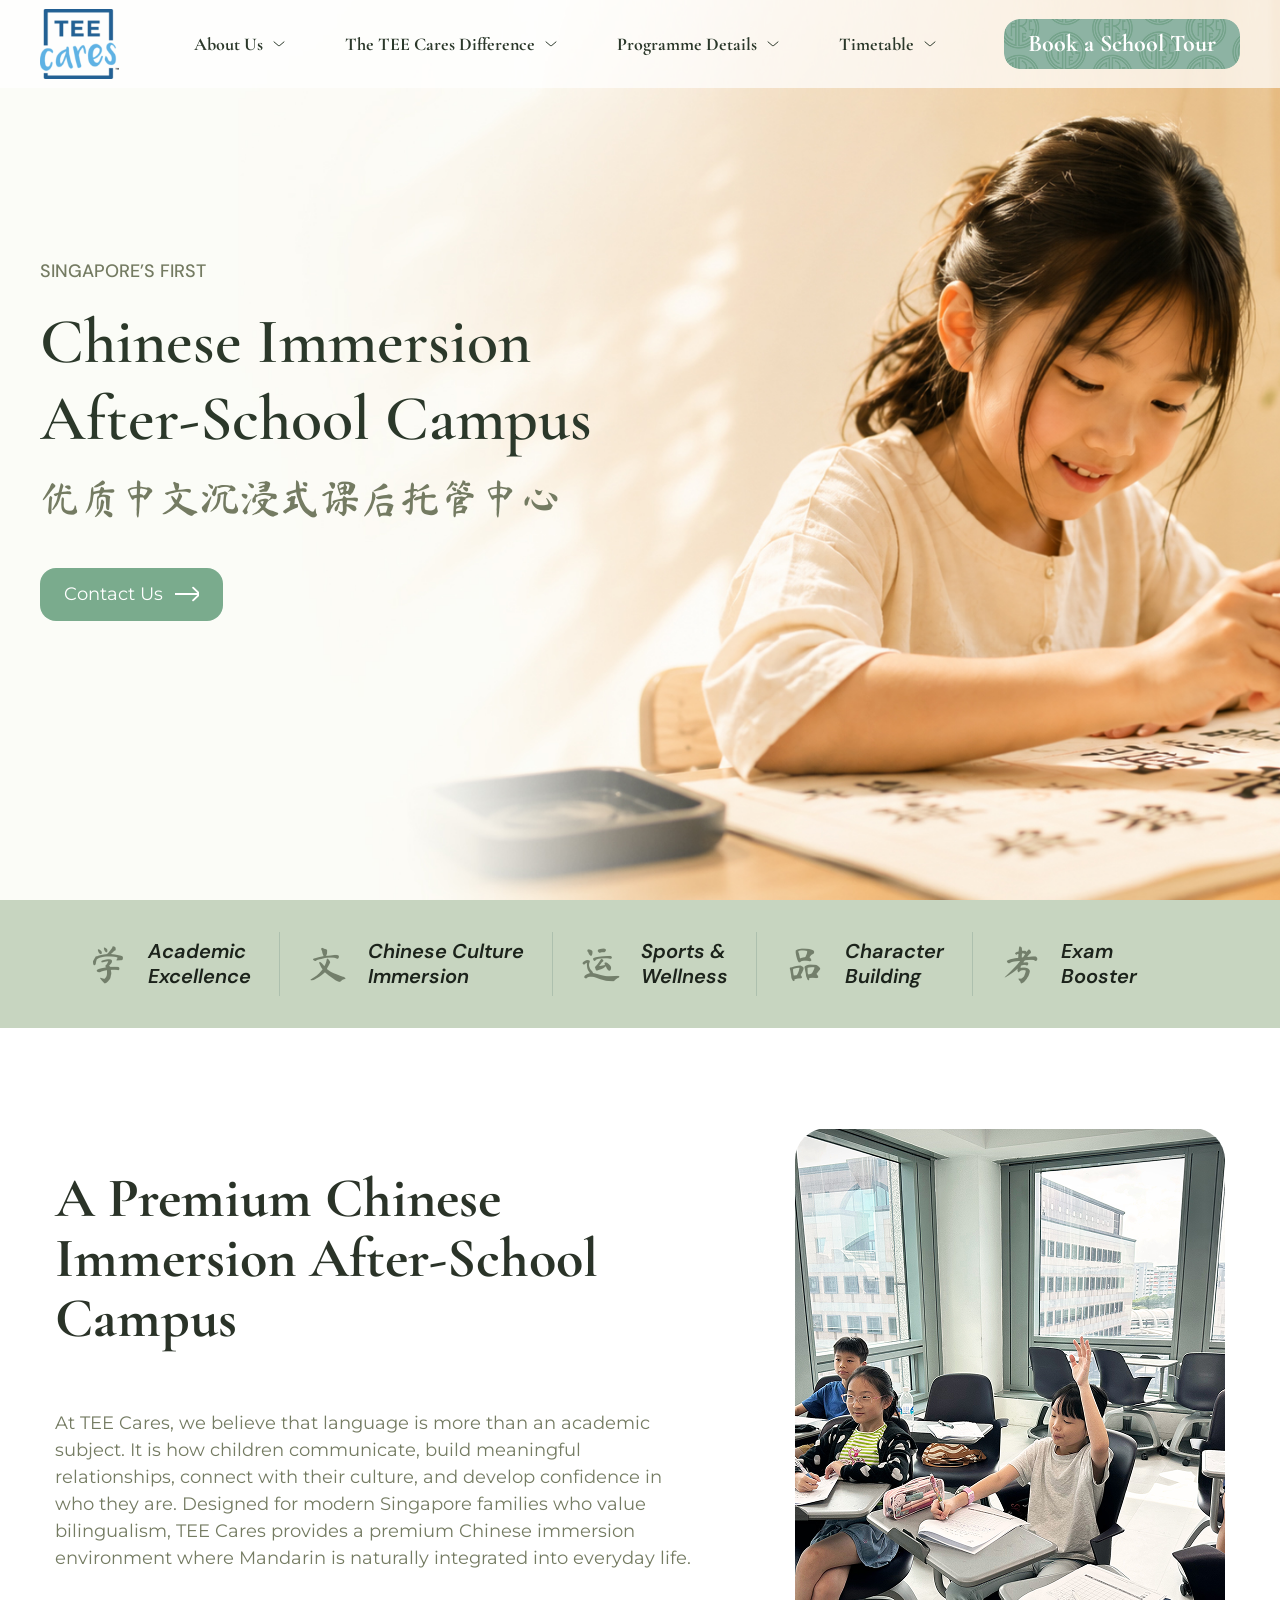
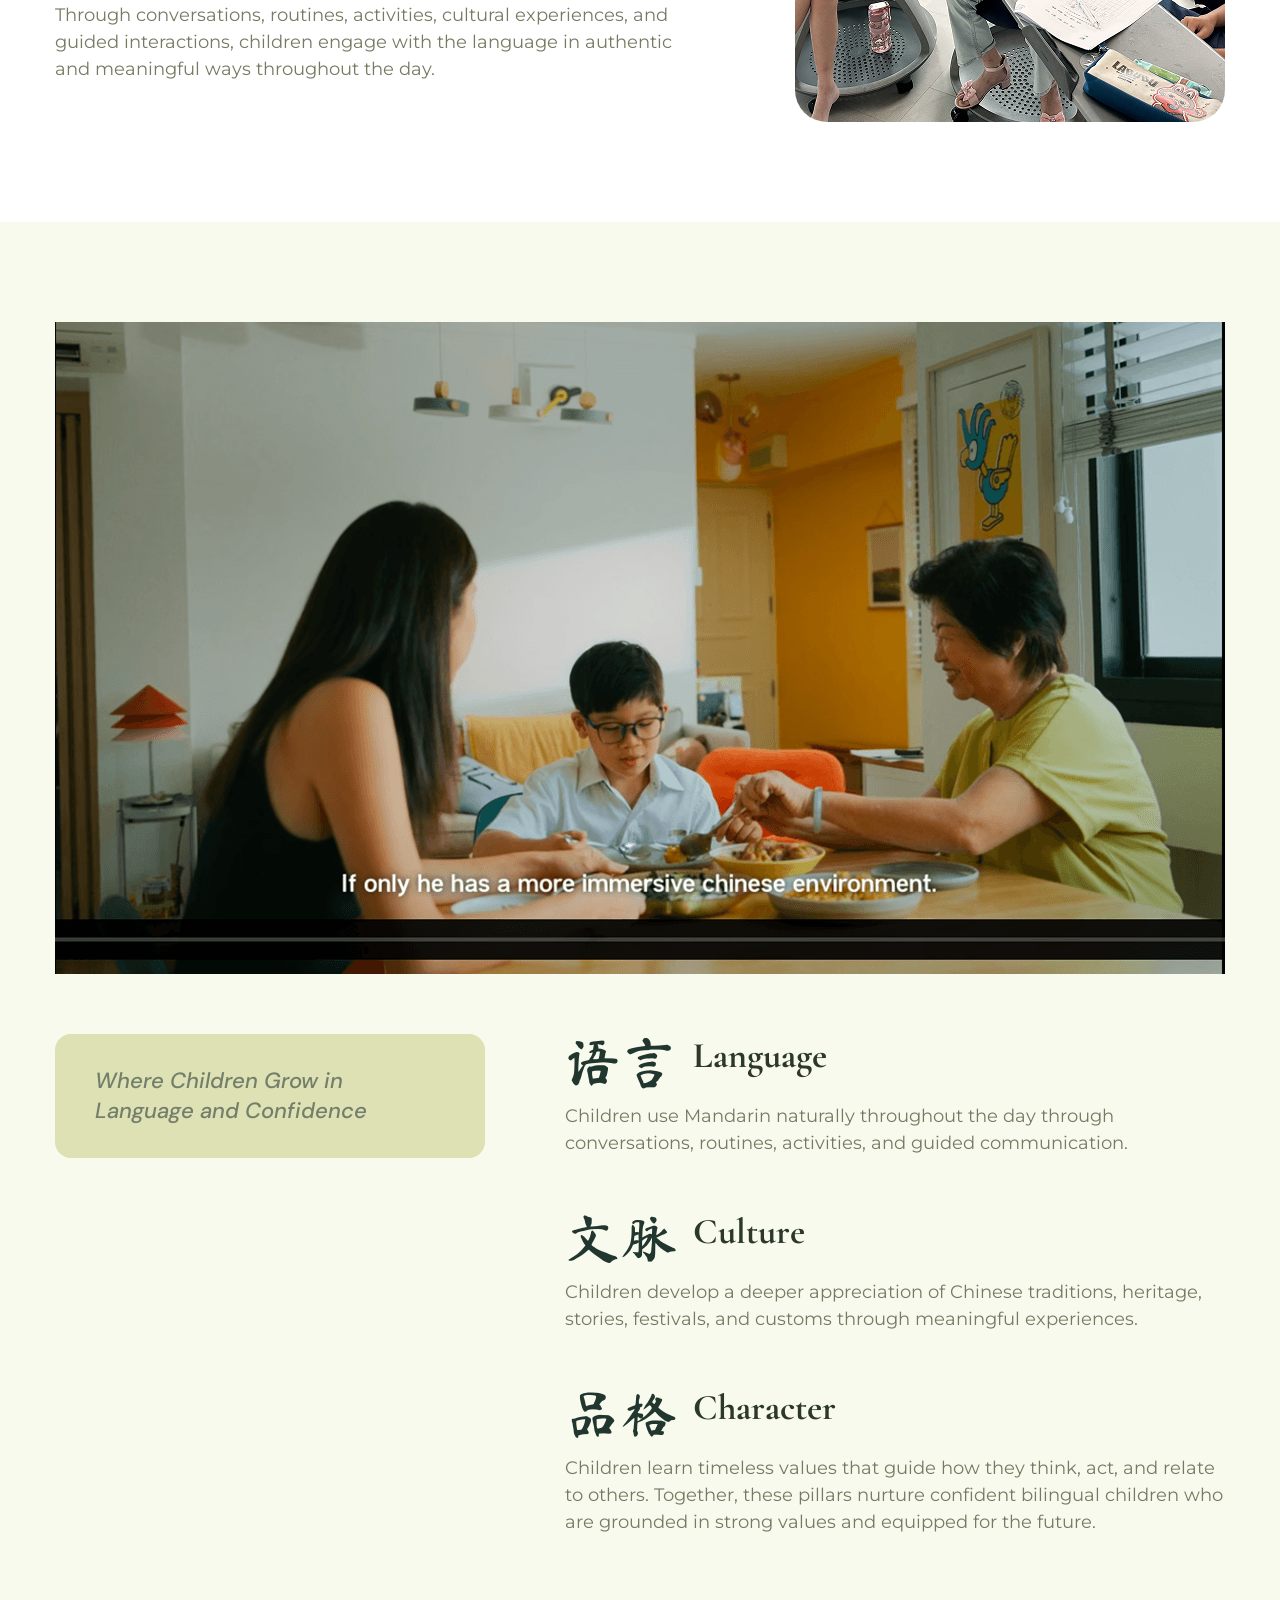
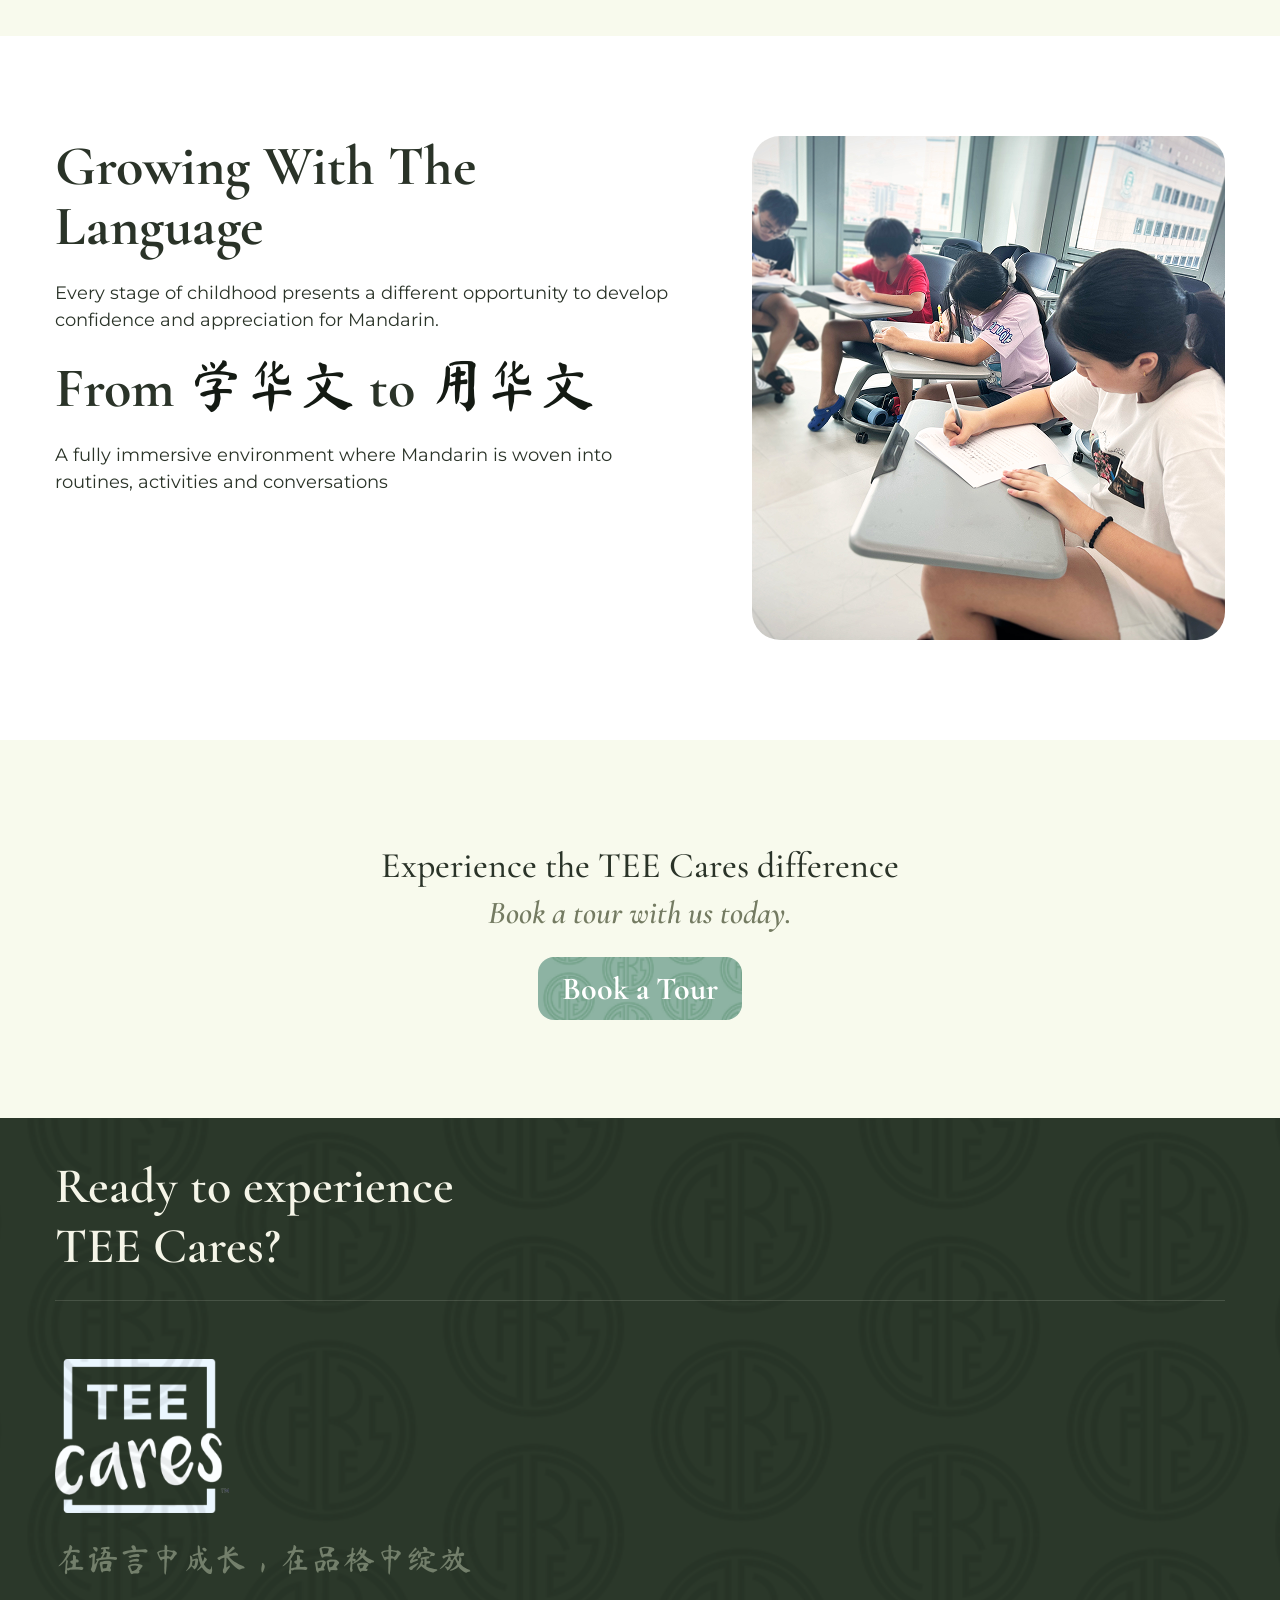
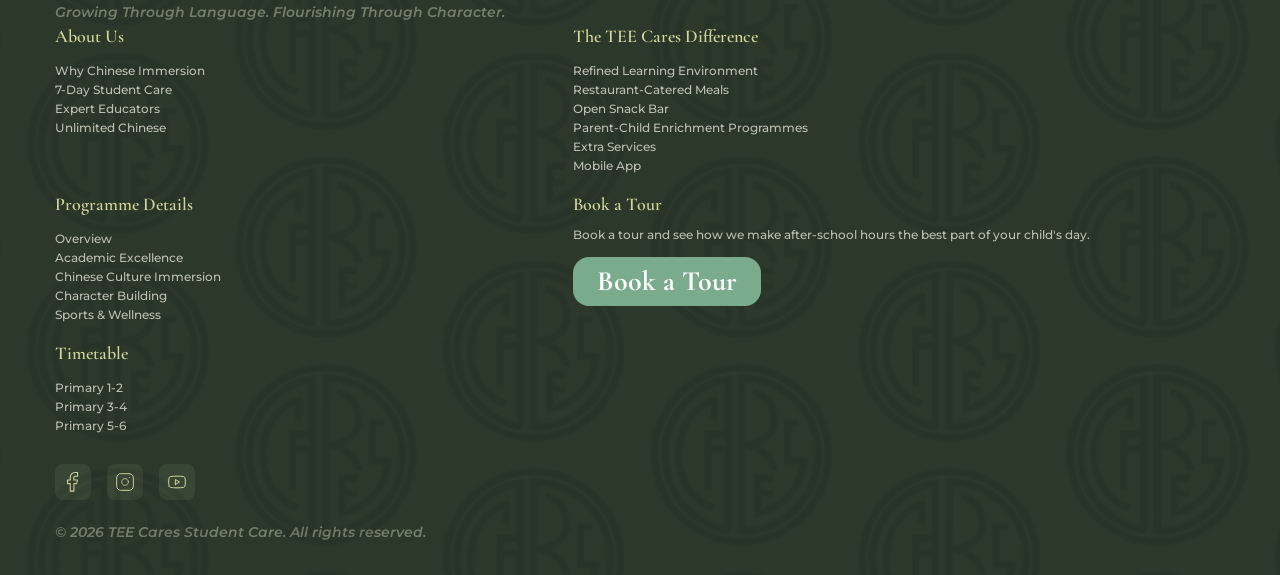
==== index.html @ e0853cc8 "refactor(header): change header structure according to Wordpress's menu nav" ====
<!doctype html>
<html lang="en">

<head>
	<meta charset="UTF-8" />
	<meta name="viewport" content="width=device-width, initial-scale=1.0" />
	<title>TeeCares</title>
	<link rel="stylesheet" href="./assets/css/main.css" />
	<link rel="stylesheet" href="https://cdn.jsdelivr.net/npm/swiper@8/swiper-bundle.min.css">
	<link rel="stylesheet" href="https://cdn.jsdelivr.net/npm/aos@2.3.4/dist/aos.css">
	<link rel="preconnect" href="https://fonts.googleapis.com">
	<link rel="preconnect" href="https://fonts.gstatic.com" crossorigin>
	<link
		href="https://fonts.googleapis.com/css2?family=Cormorant+Garamond:wght@300;400;500;600;700&family=DM+Sans:wght@100..1000&family=Ma+Shan+Zheng&family=Montserrat:wght@100..900&display=swap"
		rel="stylesheet">
</head>

<body>
	<!-- Header -->
	<header id="masthead" class="site-header">
		<div class="container container--1200">
			<div class="main-navigation">
				<div class="header">
					<div class="header__container">
						<h1 class="header__logo">
							<a href="./index.html">
								<img class="img-full" src="./assets/img/logo.svg" alt="TEE Cares logo">
							</a>
						</h1>

						<nav class="header__nav js-nav">
							<ul>

								<li class="menu-item menu-item-has-children">

									<a href="#">
										About Us
									</a>

									<ul class="sub-menu">

										<li class="menu-item">
											<a href="#">
												Primary 1-2
											</a>
										</li>

										<li class="menu-item">
											<a href="#">
												Primary 3-4
											</a>
										</li>

										<li class="menu-item">
											<a href="#">
												Primary 5-6
											</a>
										</li>

									</ul>

								</li>

								<li class="menu-item menu-item-has-children">

									<a href="#">
										The TEE Cares Difference
									</a>

									<ul class="sub-menu">

										<li class="menu-item">
											<a href="#">
												Primary 1-2
											</a>
										</li>

										<li class="menu-item">
											<a href="#">
												Primary 3-4
											</a>
										</li>

										<li class="menu-item">
											<a href="#">
												Primary 5-6
											</a>
										</li>

									</ul>

								</li>

								<li class="menu-item menu-item-has-children">

									<a href="#">
										Programme Details
									</a>

									<ul class="sub-menu">

										<li class="menu-item">
											<a href="#">
												Primary 1-2
											</a>
										</li>

										<li class="menu-item">
											<a href="#">
												Primary 3-4
											</a>
										</li>

										<li class="menu-item">
											<a href="#">
												Primary 5-6
											</a>
										</li>

									</ul>

								</li>

								<li class="menu-item menu-item-has-children">

									<a href="#">
										Timetable
									</a>

									<ul class="sub-menu">

										<li class="menu-item">
											<a href="#">
												Primary 1-2
											</a>
										</li>

										<li class="menu-item">
											<a href="#">
												Primary 3-4
											</a>
										</li>

										<li class="menu-item">
											<a href="#">
												Primary 5-6
											</a>
										</li>

									</ul>

								</li>

							</ul>

							<div class="header__cta sp-only">
								<a href="#" class="btn btn-primary">
									Book a School Tour
								</a>
							</div>
						</nav>

						<!-- CTA -->
						<div class="header__actions">
							<a href="#" class="btn btn-primary">
								Book a School Tour
							</a>
						</div>

						<div class="header__toggle sp-only js-menu-toggle">
							<span></span>
							<span></span>
							<span></span>
						</div>
					</div>
				</div>
			</div>
		</div>
		<div class="header-overlay js-header-overlay"></div>
	</header>

	<!-- Main content -->
	<main>
		<section class="mv">
			<div class="mv__img">
				<img class="img-full" src="./assets/img/mv.jpg" alt="Chinese Immersion After-School Campus" />
			</div>
			<div class="mv__introduce container">
				<p class="mv__first font-dms" data-aos="fade-up" data-aos-delay="200">
					SINGAPORE’S FIRST
				</p>
				<h2 class="mv__title" data-aos="fade-up" data-aos-delay="400">
					Chinese Immersion After-School Campus
				</h2>
				<h3 class="mv__subtitle" data-aos="fade-up" data-aos-delay="600">
					优质中文沉浸式课后托管中心
				</h3>
				<div class="mv__contact" data-aos="fade-up" data-aos-delay="800">
					<a href="#" class="mv__button">
						<span class="mv__button-text">Contact Us</span>

						<span class="mv__button-icon">
							<img class="img-full" src="./assets/img/icons/arrow-right.svg" alt="Arrow right icon">
						</span>
					</a>
				</div>
			</div>
		</section>

		<section class="areas">
			<div class="container">
				<div class="swiper">
					<div class="swiper-wrapper">
						<div class="swiper-slide">
							<div class="areas__sign">学</div>
							<div class="areas__area-name font-dms">Academic<br>Excellence</div>
						</div>

						<div class="swiper-slide">
							<div class="areas__sign">文</div>
							<div class="areas__area-name font-dms">
								Chinese Culture<br />Immersion
							</div>
						</div>

						<div class="swiper-slide">
							<div class="areas__sign">运</div>
							<div class="areas__area-name font-dms">
								Sports &amp;<br />Wellness
							</div>
						</div>

						<div class="swiper-slide">
							<div class="areas__sign">品</div>
							<div class="areas__area-name font-dms">
								Character<br />Building
							</div>
						</div>

						<div class="swiper-slide">
							<div class="areas__sign">考</div>
							<div class="areas__area-name font-dms">Exam<br />Booster</div>
						</div>
					</div>
				</div>
			</div>
		</section>

		<section class="immersion py-100">
			<div class="container">
				<div class="immersion__core">
					<article class="immersion__info">
						<h2 class="immersion__title paragraph-title" data-aos="fade-up" data-aos-delay="200">
							A Premium Chinese Immersion After-School Campus
						</h2>
						<p class="immersion__p1 paragraph-text" data-aos="fade-up" data-aos-delay="400">
							At TEE Cares, we believe that language is more than an academic
							subject. It is how children communicate, build meaningful
							relationships, connect with their culture, and develop confidence
							in who they are. Designed for modern Singapore families who value
							bilingualism, TEE Cares provides a premium Chinese immersion
							environment where Mandarin is naturally integrated into everyday
							life.
						</p>
						<p class="immersion__p2 paragraph-text" data-aos="fade-up" data-aos-delay="600">
							Through conversations, routines, activities, cultural experiences,
							and guided interactions, children engage with the language in
							authentic and meaningful ways throughout the day.
						</p>
					</article>
					<div class="immersion__img">
						<img class="img-full" src="./assets/img/campus.png"
							alt="A Premium Chinese Immersion After-School Campus" />
					</div>
				</div>
			</div>
		</section>

		<section class="value py-100">
			<div class="container">
				<div class="value__video">
					<img class="img-full" src="./assets/img/video1.png"
						alt="A Premium Chinese Immersion After-School Campus" />
				</div>
				<div class="value__info">
					<div class="value__grow">
						<div class="value__slogan font-dms" data-aos="fade-up" data-aos-delay="200">
							Where Children Grow in <br class="value__br" />Language and Confidence
						</div>
					</div>
					<article class="value__core">
						<div class="value__area">
							<h2 class="value__title" data-aos="fade-up" data-aos-delay="400">
								<span class="value__cn-title font-msz">语言</span>
								<span class="value__en-title font-cg">Language</span>
							</h2>
							<p class="value__reason paragraph-text" data-aos="fade-up" data-aos-delay="600">
								Children use Mandarin naturally throughout the day through
								conversations, routines, activities, and guided communication.
							</p>
						</div>
						<div class="value__area">
							<h2 class="value__title" data-aos="fade-up" data-aos-delay="800">
								<span class="value__cn-title font-msz">文脉</span>
								<span class="value__en-title font-cg">Culture</span>
							</h2>
							<p class="value__reason paragraph-text" data-aos="fade-up" data-aos-delay="1000">
								Children develop a deeper appreciation of Chinese traditions,
								heritage, stories, festivals, and customs through meaningful
								experiences.
							</p>
						</div>
						<div class="value__area">
							<h2 class="value__title" data-aos="fade-up" data-aos-delay="1200">
								<span class="value__cn-title font-msz">品格</span>
								<span class="value__en-title font-cg">Character</span>
							</h2>
							<p class="value__reason paragraph-text" data-aos="fade-up" data-aos-delay="1400">
								Children learn timeless values that guide how they think, act,
								and relate to others. Together, these pillars nurture confident
								bilingual children who are grounded in strong values and
								equipped for the future.
							</p>
						</div>
					</article>
				</div>
			</div>
		</section>

		<section class="growing py-100">
			<div class="container">
				<div class="growing__core">
					<article class="growing__info">
						<div class="growing__wrapper">
							<h2 class="growing__title paragraph-title" data-aos="fade-up" data-aos-delay="200">
								Growing With The Language
							</h2>
							<p class="growing__text paragraph-text" data-aos="fade-up" data-aos-delay="400">
								Every stage of childhood presents a different opportunity to
								develop confidence and appreciation for Mandarin.
							</p>
						</div>
						<div class="growing__wrapper">
							<h2 class="growing__title paragraph-title" data-aos="fade-up" data-aos-delay="600">
								From <span class="growing__cn-title font-msz">学华文</span> to
								<span class="growing__cn-title font-msz">用华文</span>
							</h2>
							<p class="growing__text paragraph-text" data-aos="fade-up" data-aos-delay="800">
								A fully immersive environment where Mandarin is woven into
								routines, activities and conversations
							</p>
						</div>
					</article>
					<div class="growing__img">
						<img class="img-full" src="./assets/img/grow.png" alt="Growing With The Language" />
					</div>
				</div>
			</div>
		</section>

		<section class="booking">
			<div class="container">
				<div class="booking__info">
					<h2 class="booking__slogan font-cg" data-aos="fade-up" data-aos-delay="200">
						Experience the TEE Cares difference
					</h2>
					<p class="booking__call font-cg" data-aos="fade-up" data-aos-delay="400">
						Book a tour with us today.
					</p>

					<div class="booking__btn" data-aos="fade-up" data-aos-delay="600">
						<a href="#" class="btn btn-primary btn--booking">
							Book a Tour
						</a>
					</div>
				</div>
			</div>
		</section>
	</main>

	<!-- Footer -->
	<footer id="colophon" class="site-footer">

		<div class="footer">
			<div class="footer__pattern"></div>
			<div class="container">
				<h2 class="footer__ready font-cg" data-aos="fade-up">Ready to experience<br>TEE Cares?</h2>

				<div class="footer__content">
					<div class="footer__brand">
						<a href="./index.html" class="footer__logo">
							<img class="img-full" src="./assets/img/logo-footer.svg" alt="Teecares Logo">
						</a>
						<h2 class="footer__cn-slogan font-msz" data-aos="fade-up">在语言中成长，在品格中绽放</h2>
						<h2 class="footer__en-slogan font-mont" data-aos="fade-up">Growing Through Language. Flourishing
							Through Character.
						</h2>
					</div>
					<div class="footer__info">
						<div class="footer__group footer__group--about" data-aos="fade-up">
							<h3 class="footer__title font-cg">About Us</h3>

							<ul class="footer__list">
								<li class="footer__item">
									<a class="footer__link font-mont" href="#">
										Why Chinese Immersion
									</a>
								</li>

								<li class="footer__item">
									<a class="footer__link font-mont" href="#">
										7-Day Student Care
									</a>
								</li>

								<li class="footer__item">
									<a class="footer__link font-mont" href="#">
										Expert Educators
									</a>
								</li>

								<li class="footer__item">
									<a class="footer__link font-mont" href="#">
										Unlimited Chinese
									</a>
								</li>
							</ul>
						</div>

						<div class="footer__group footer__group--difference" data-aos="fade-up">
							<h3 class="footer__title font-cg">The TEE Cares Difference</h3>

							<ul class="footer__list">
								<li class="footer__item">
									<a class="footer__link font-mont" href="#">
										Refined Learning Environment
									</a>
								</li>

								<li class="footer__item">
									<a class="footer__link font-mont" href="#">
										Restaurant-Catered Meals
									</a>
								</li>

								<li class="footer__item">
									<a class="footer__link font-mont" href="#">
										Open Snack Bar
									</a>
								</li>

								<li class="footer__item">
									<a class="footer__link font-mont" href="#">
										Parent-Child Enrichment Programmes
									</a>
								</li>

								<li class="footer__item">
									<a class="footer__link font-mont" href="#">
										Extra Services
									</a>
								</li>

								<li class="footer__item">
									<a class="footer__link font-mont" href="#">
										Mobile App
									</a>
								</li>
							</ul>
						</div>

						<div class="footer__group footer__group--programme" data-aos="fade-up">
							<h3 class="footer__title font-cg">Programme Details</h3>

							<ul class="footer__list">
								<li class="footer__item">
									<a class="footer__link font-mont" href="#">
										Overview
									</a>
								</li>

								<li class="footer__item">
									<a class="footer__link font-mont" href="#">
										Academic Excellence
									</a>
								</li>

								<li class="footer__item">
									<a class="footer__link font-mont" href="#">
										Chinese Culture Immersion
									</a>
								</li>

								<li class="footer__item">
									<a class="footer__link font-mont" href="#">
										Character Building
									</a>
								</li>

								<li class="footer__item">
									<a class="footer__link font-mont" href="#">
										Sports &amp; Wellness
									</a>
								</li>
							</ul>
						</div>

						<div class="footer__group footer__group--tour" data-aos="fade-up">
							<h3 class="footer__title font-cg">Book a Tour</h3>

							<p class="footer__text font-mont">
								Book a tour and see how we make after-school hours
								the best part of your child's day.
							</p>

							<div class="footer__button">
								<a href="#" class="btn btn-secondary btn--footer">
									Book a Tour
								</a>
							</div>
						</div>

						<div class="footer__group footer__group--timetable" data-aos="fade-up">
							<h3 class="footer__title font-cg">Timetable</h3>

							<ul class="footer__list">
								<li class="footer__item">
									<a class="footer__link font-mont" href="#">
										Primary 1-2
									</a>
								</li>

								<li class="footer__item">
									<a class="footer__link font-mont" href="#">
										Primary 3-4
									</a>
								</li>

								<li class="footer__item">
									<a class="footer__link font-mont" href="#">
										Primary 5-6
									</a>
								</li>
							</ul>
						</div>

					</div>
				</div>

				<div class="footer__contact">
					<p class="footer__copyright font-mont">© 2026 TEE Cares Student Care. All rights reserved.</p>
					<div class="footer__socials">
						<a href="#" class="footer__social flex-center">
							<div class="footer__social-icon">
								<img class="img-full" src="./assets/img/icons/fb.svg" alt="Facebook Icon">
							</div>
						</a>
						<a href="#" class="footer__social flex-center">
							<div class="footer__social-icon">
								<img class="img-full" src="./assets/img/icons/ins.svg" alt="Instagram Icon">
							</div>
						</a>
						<a href="#" class="footer__social flex-center">
							<div class="footer__social-icon">
								<img class="img-full" src="./assets/img/icons/youtube.svg" alt="Youtube Icon">
							</div>
						</a>
					</div>
				</div>
			</div>
		</div>

	</footer>

	<script type="module" src="./assets/js/main.js"></script>
	<script src="https://cdn.jsdelivr.net/npm/swiper@8/swiper-bundle.min.js"></script>
	<script src="https://cdn.jsdelivr.net/npm/aos@2.3.4/dist/aos.js"></script>
</body>

</html>
---- assets/css/main.css ----
@import url("./base/index.css");
@import url("./components/index.css");
@import url("./layouts/index.css");
@import url("./pages/index.css");
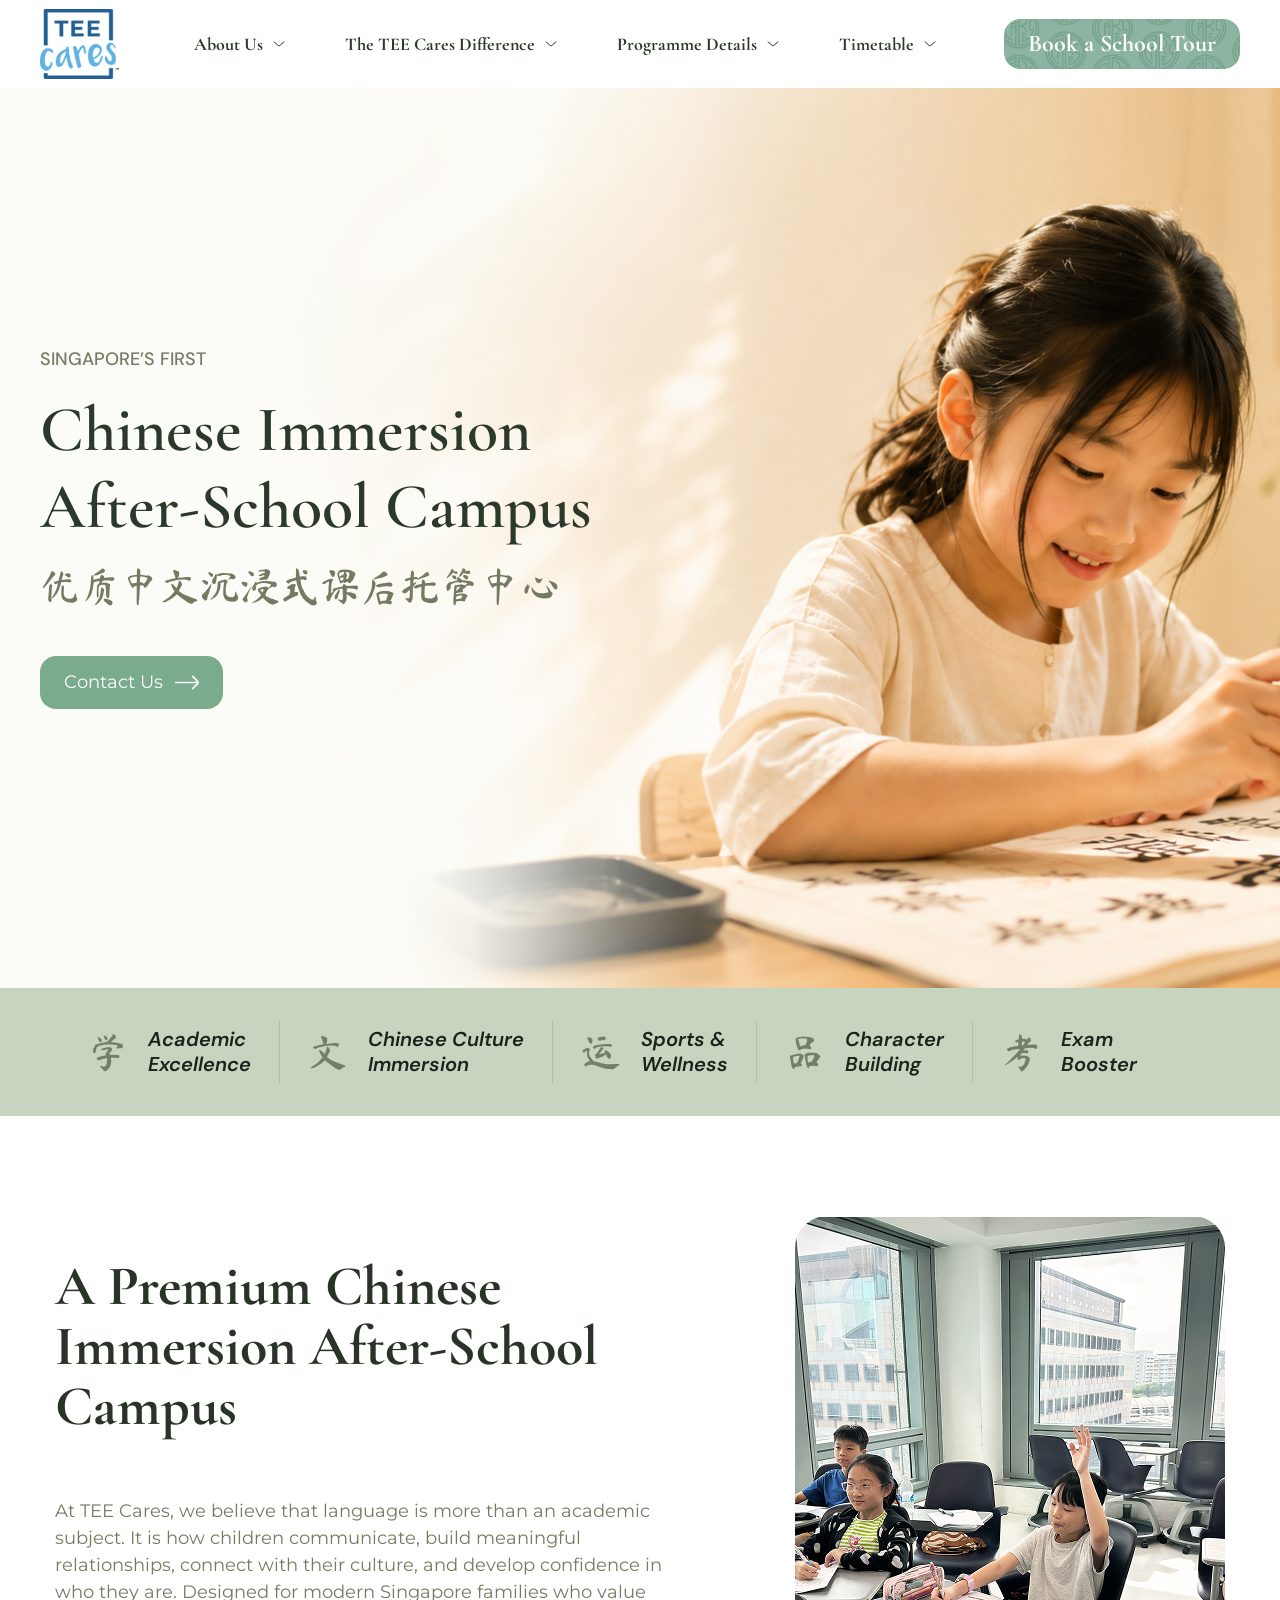
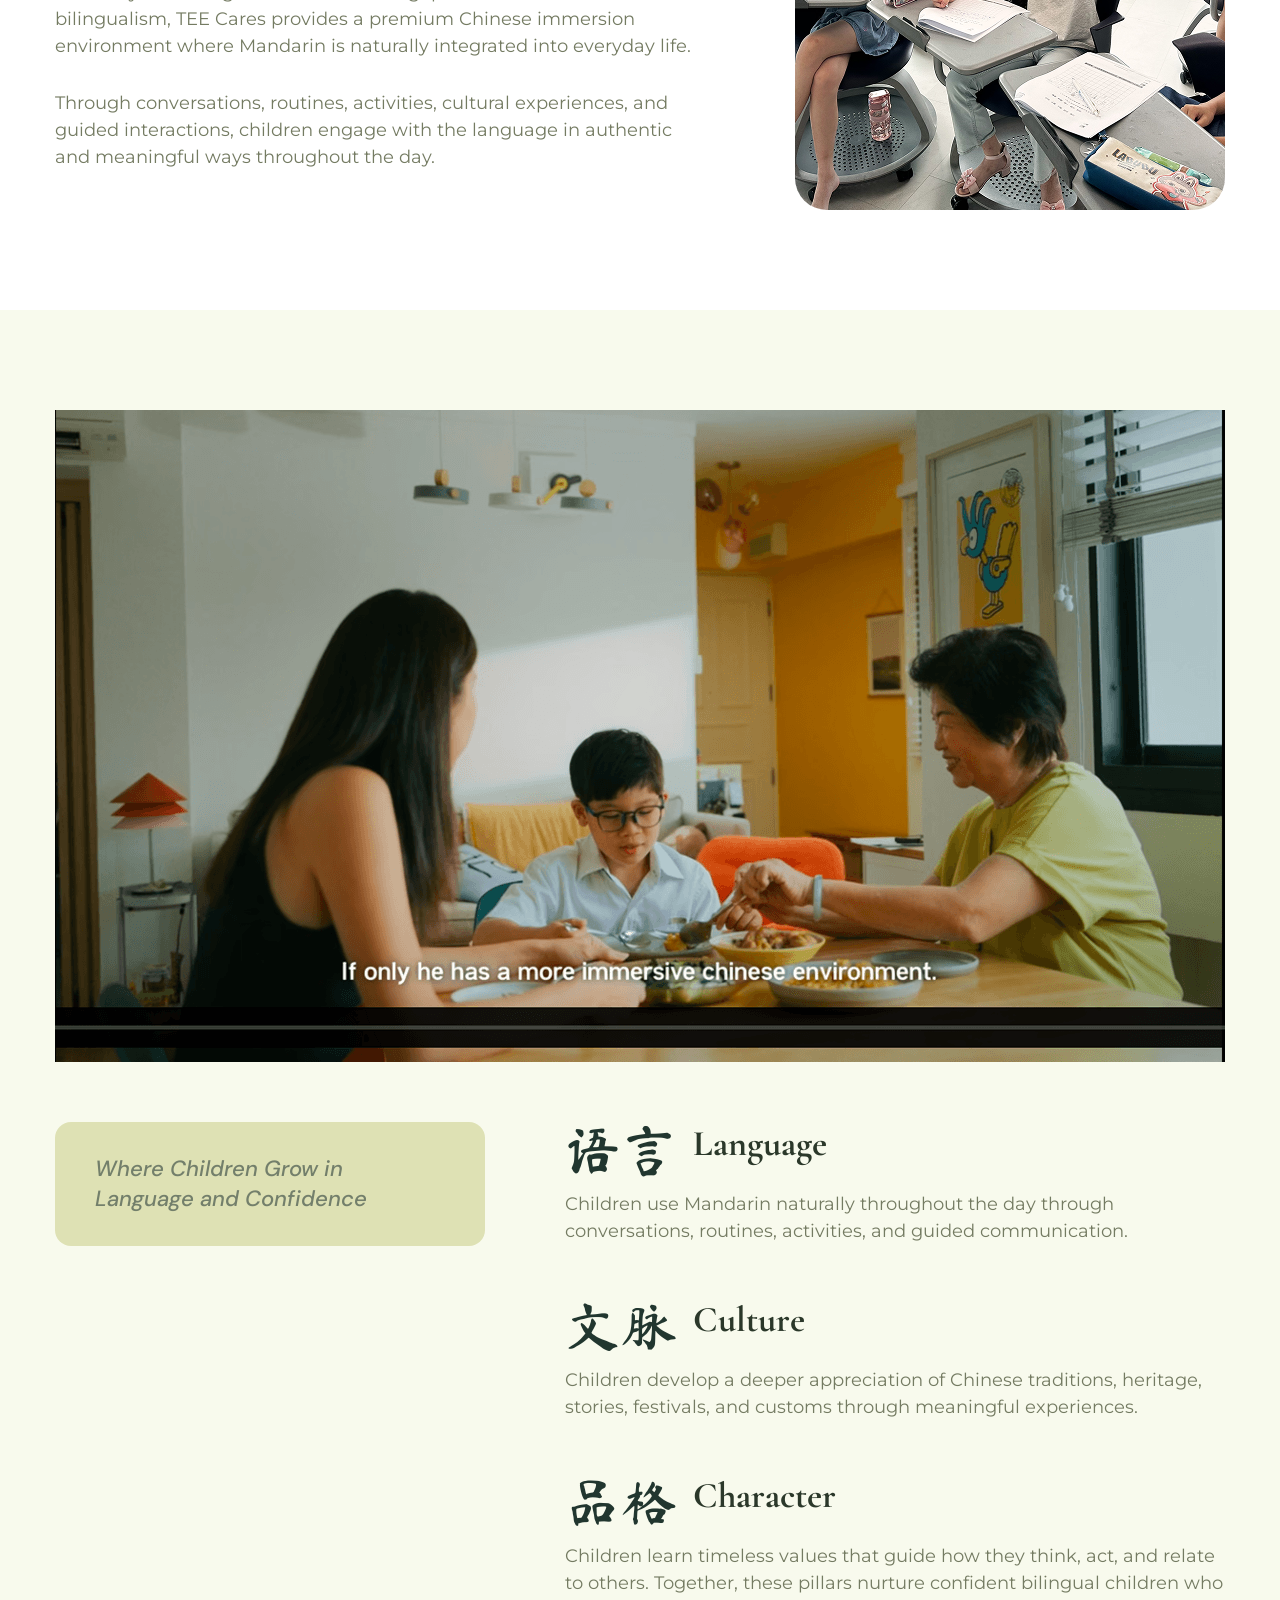
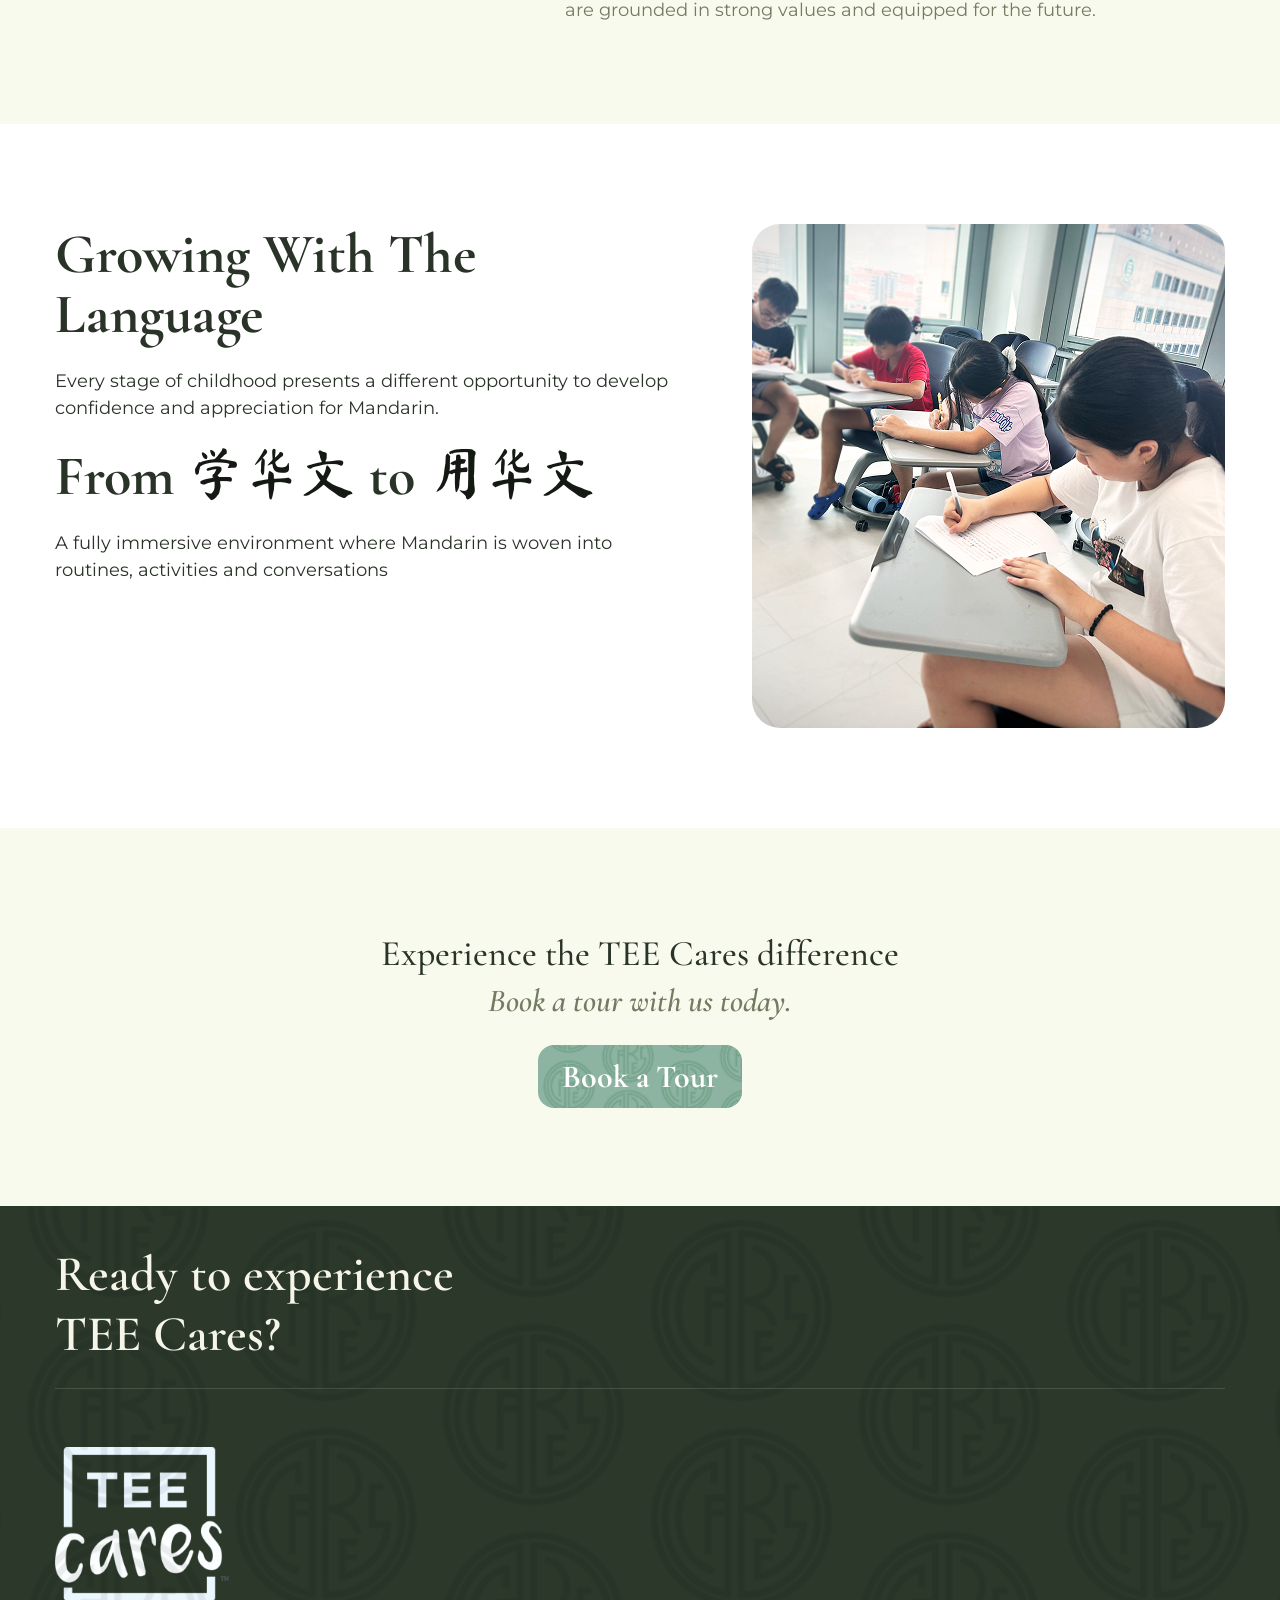
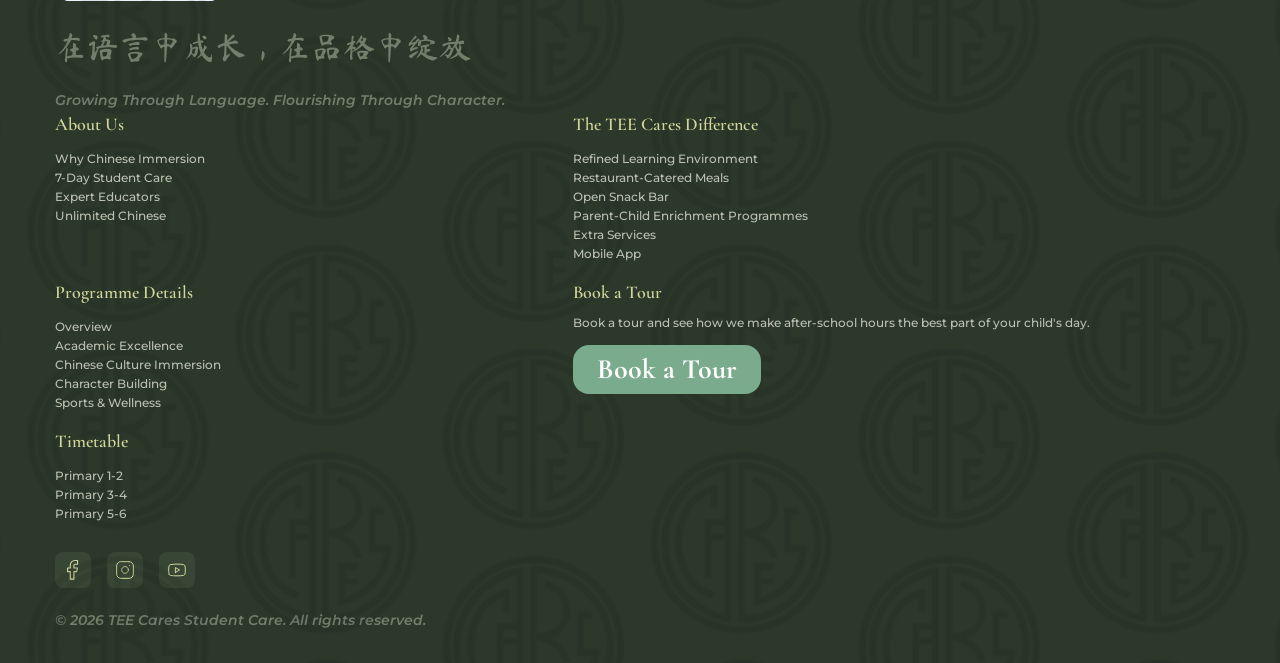
==== commit 758502b4: "feat(ui): complete About page" ====
--- a/index.html
+++ b/index.html
@@ -33,7 +33,7 @@
 
 								<li class="menu-item menu-item-has-children">
 
-									<a href="#">
+									<a href="./about.html">
 										About Us
 									</a>
 
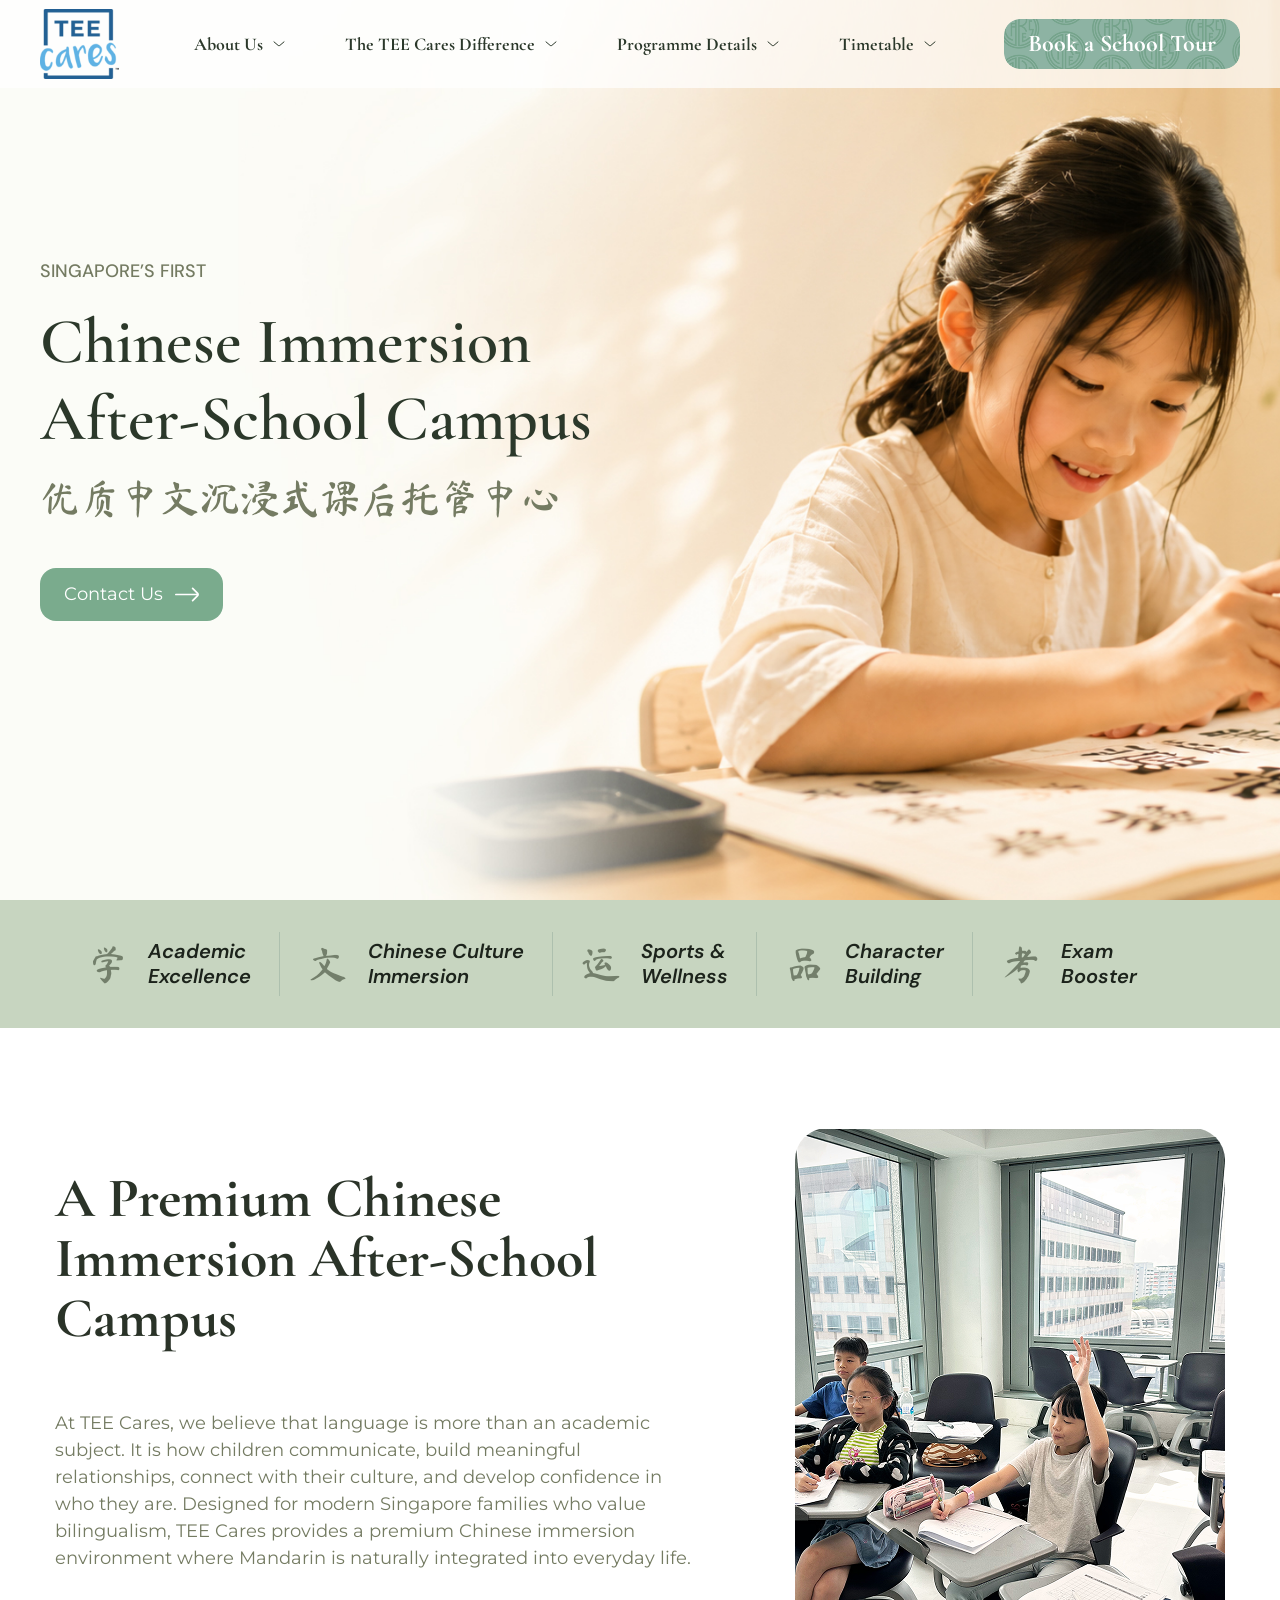
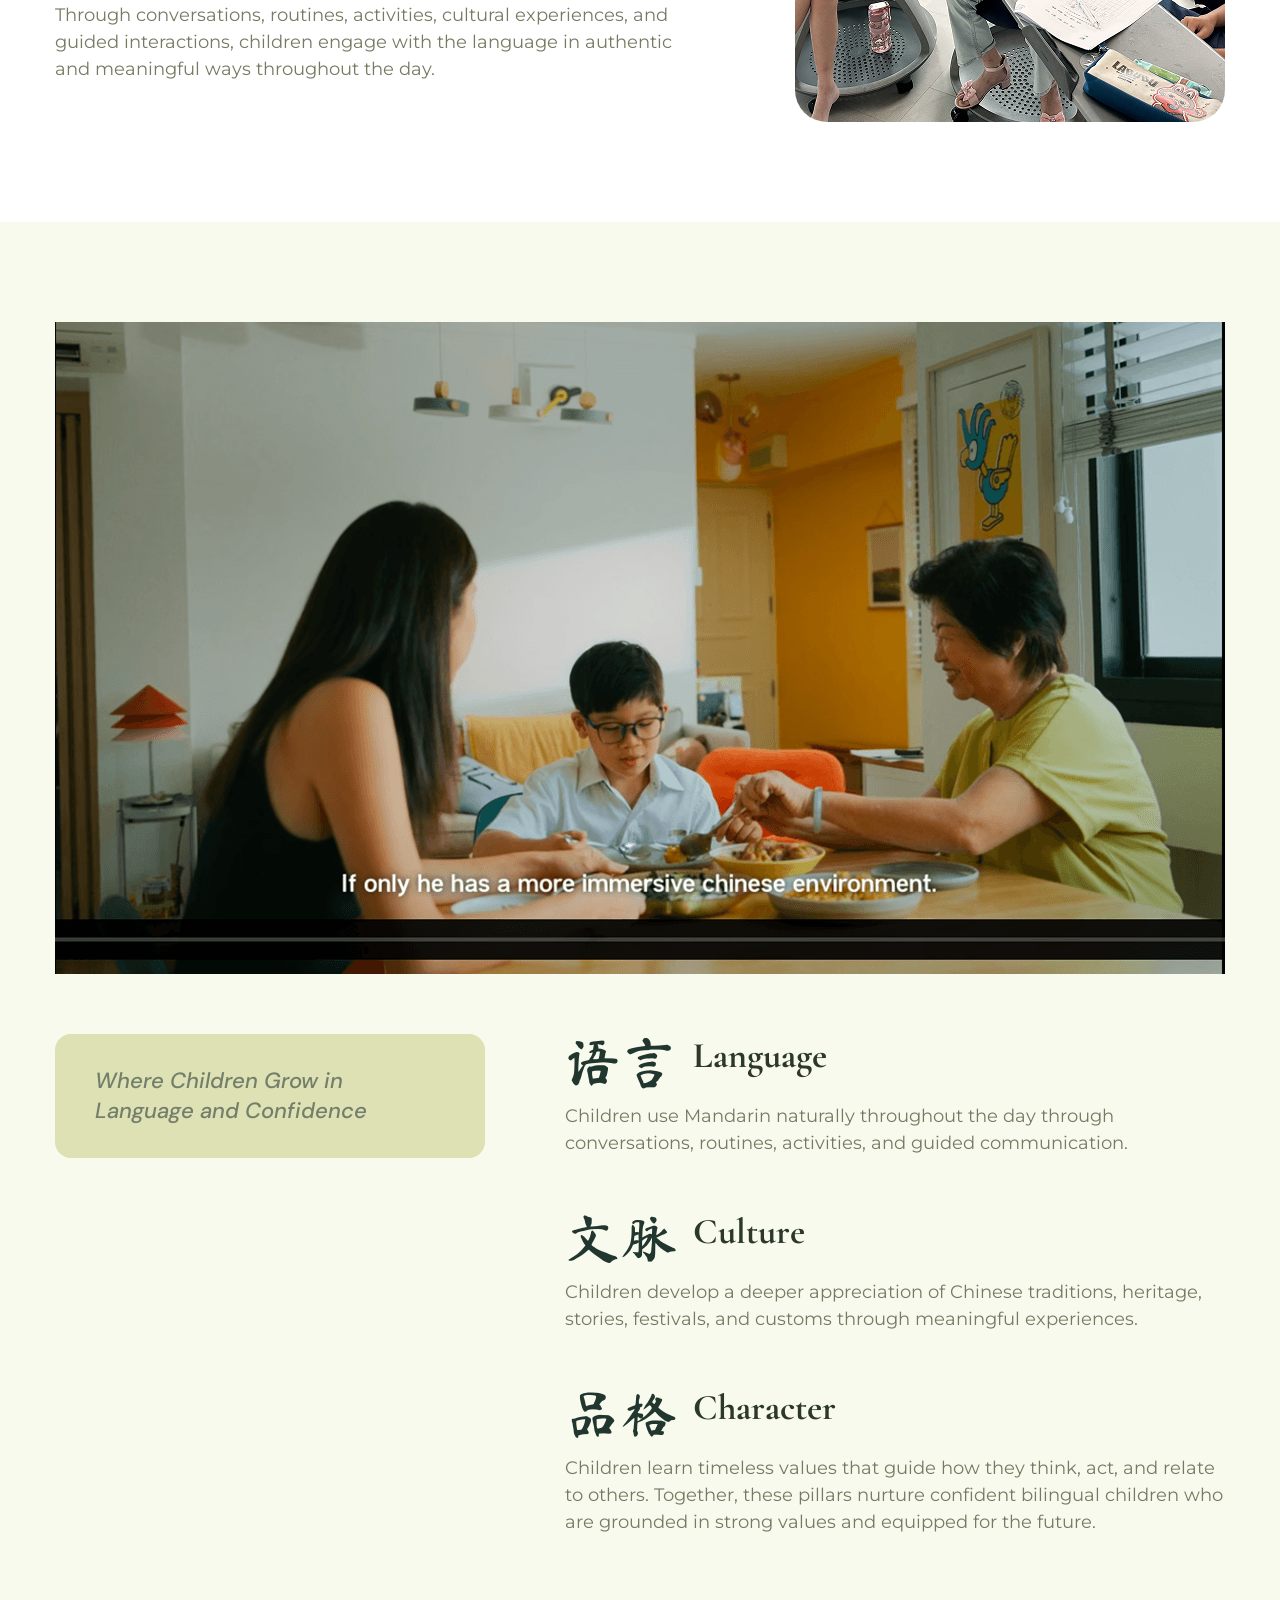
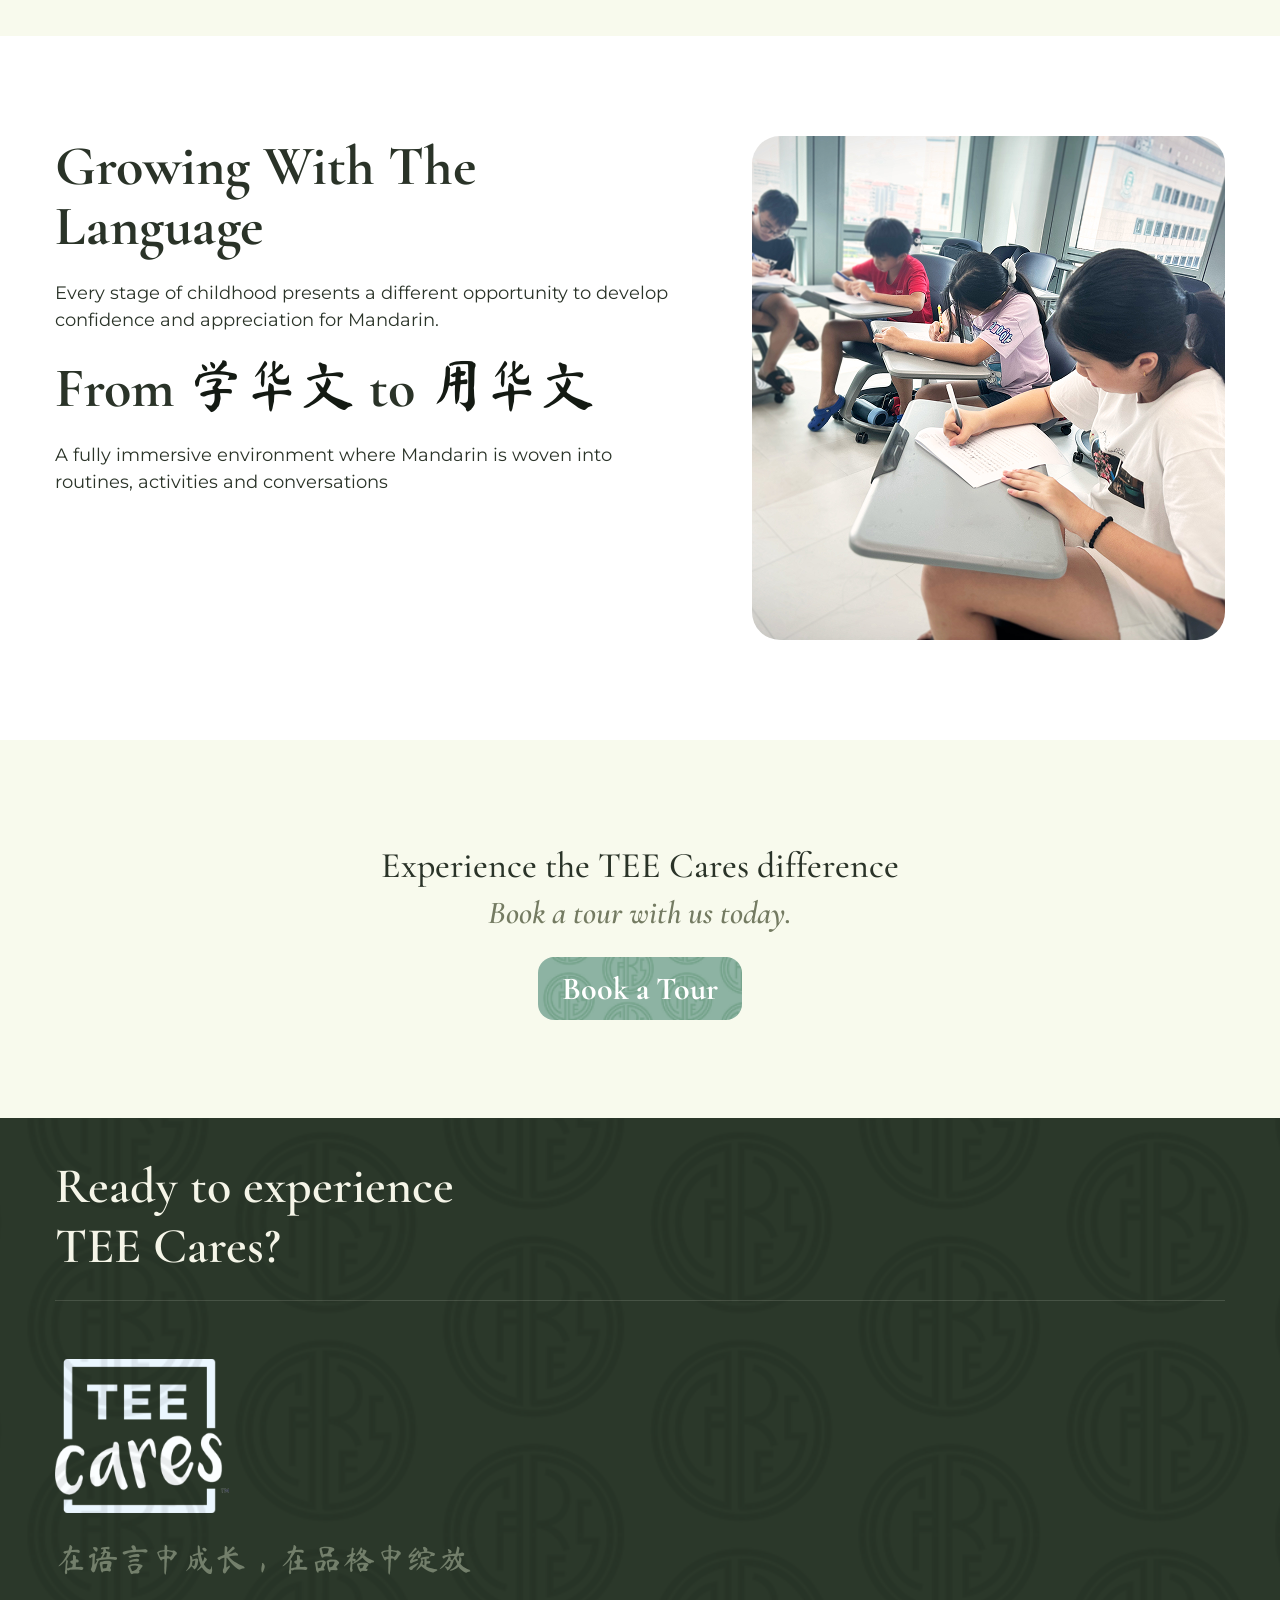
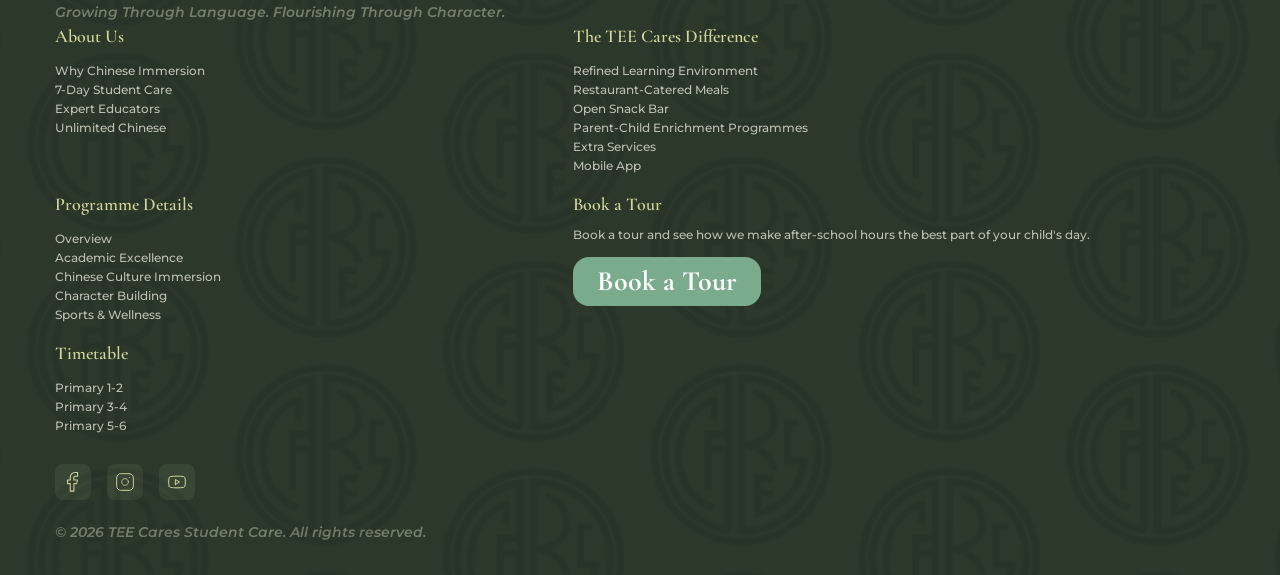
==== commit 79183ac9: "chore: fix a few minor things" ====
--- a/index.html
+++ b/index.html
@@ -24,7 +24,7 @@
 					<div class="header__container">
 						<h1 class="header__logo">
 							<a href="./index.html">
-								<img class="img-full" src="./assets/img/logo.svg" alt="TEE Cares logo">
+								<img loading="lazy" class="img-full" src="./assets/img/logo.svg" alt="TEE Cares logo">
 							</a>
 						</h1>
 
@@ -93,7 +93,7 @@
 
 								<li class="menu-item menu-item-has-children">
 
-									<a href="#">
+									<a href="./day-student-care.html">
 										Programme Details
 									</a>
 
@@ -180,7 +180,7 @@
 	</header>
 
 	<!-- Main content -->
-	<main>
+	<main class="no-padding">
 		<section class="mv">
 			<div class="mv__img">
 				<img class="img-full" src="./assets/img/mv.jpg" alt="Chinese Immersion After-School Campus" />
@@ -200,7 +200,7 @@
 						<span class="mv__button-text">Contact Us</span>
 
 						<span class="mv__button-icon">
-							<img class="img-full" src="./assets/img/icons/arrow-right.svg" alt="Arrow right icon">
+							<img loading="lazy" class="img-full" src="./assets/img/icons/arrow-right.svg" alt="Arrow right icon">
 						</span>
 					</a>
 				</div>
@@ -269,7 +269,7 @@
 						</p>
 					</article>
 					<div class="immersion__img">
-						<img class="img-full" src="./assets/img/campus.png"
+						<img loading="lazy" class="img-full" src="./assets/img/campus.png"
 							alt="A Premium Chinese Immersion After-School Campus" />
 					</div>
 				</div>
@@ -279,7 +279,7 @@
 		<section class="value py-100">
 			<div class="container">
 				<div class="value__video">
-					<img class="img-full" src="./assets/img/video1.png"
+					<img loading="lazy" class="img-full" src="./assets/img/video1.png"
 						alt="A Premium Chinese Immersion After-School Campus" />
 				</div>
 				<div class="value__info">
@@ -352,7 +352,7 @@
 						</div>
 					</article>
 					<div class="growing__img">
-						<img class="img-full" src="./assets/img/grow.png" alt="Growing With The Language" />
+						<img loading="lazy" class="img-full" src="./assets/img/grow.png" alt="Growing With The Language" />
 					</div>
 				</div>
 			</div>
@@ -389,7 +389,7 @@
 				<div class="footer__content">
 					<div class="footer__brand">
 						<a href="./index.html" class="footer__logo">
-							<img class="img-full" src="./assets/img/logo-footer.svg" alt="Teecares Logo">
+							<img loading="lazy" class="img-full" src="./assets/img/logo-footer.svg" alt="Teecares Logo">
 						</a>
 						<h2 class="footer__cn-slogan font-msz" data-aos="fade-up">在语言中成长，在品格中绽放</h2>
 						<h2 class="footer__en-slogan font-mont" data-aos="fade-up">Growing Through Language. Flourishing
@@ -408,7 +408,7 @@
 								</li>
 
 								<li class="footer__item">
-									<a class="footer__link font-mont" href="#">
+									<a class="footer__link font-mont" href="./day-student-care.html">
 										7-Day Student Care
 									</a>
 								</li>
@@ -552,17 +552,17 @@
 					<div class="footer__socials">
 						<a href="#" class="footer__social flex-center">
 							<div class="footer__social-icon">
-								<img class="img-full" src="./assets/img/icons/fb.svg" alt="Facebook Icon">
+								<img loading="lazy" class="img-full" src="./assets/img/icons/fb.svg" alt="Facebook Icon">
 							</div>
 						</a>
 						<a href="#" class="footer__social flex-center">
 							<div class="footer__social-icon">
-								<img class="img-full" src="./assets/img/icons/ins.svg" alt="Instagram Icon">
+								<img loading="lazy" class="img-full" src="./assets/img/icons/ins.svg" alt="Instagram Icon">
 							</div>
 						</a>
 						<a href="#" class="footer__social flex-center">
 							<div class="footer__social-icon">
-								<img class="img-full" src="./assets/img/icons/youtube.svg" alt="Youtube Icon">
+								<img loading="lazy" class="img-full" src="./assets/img/icons/youtube.svg" alt="Youtube Icon">
 							</div>
 						</a>
 					</div>
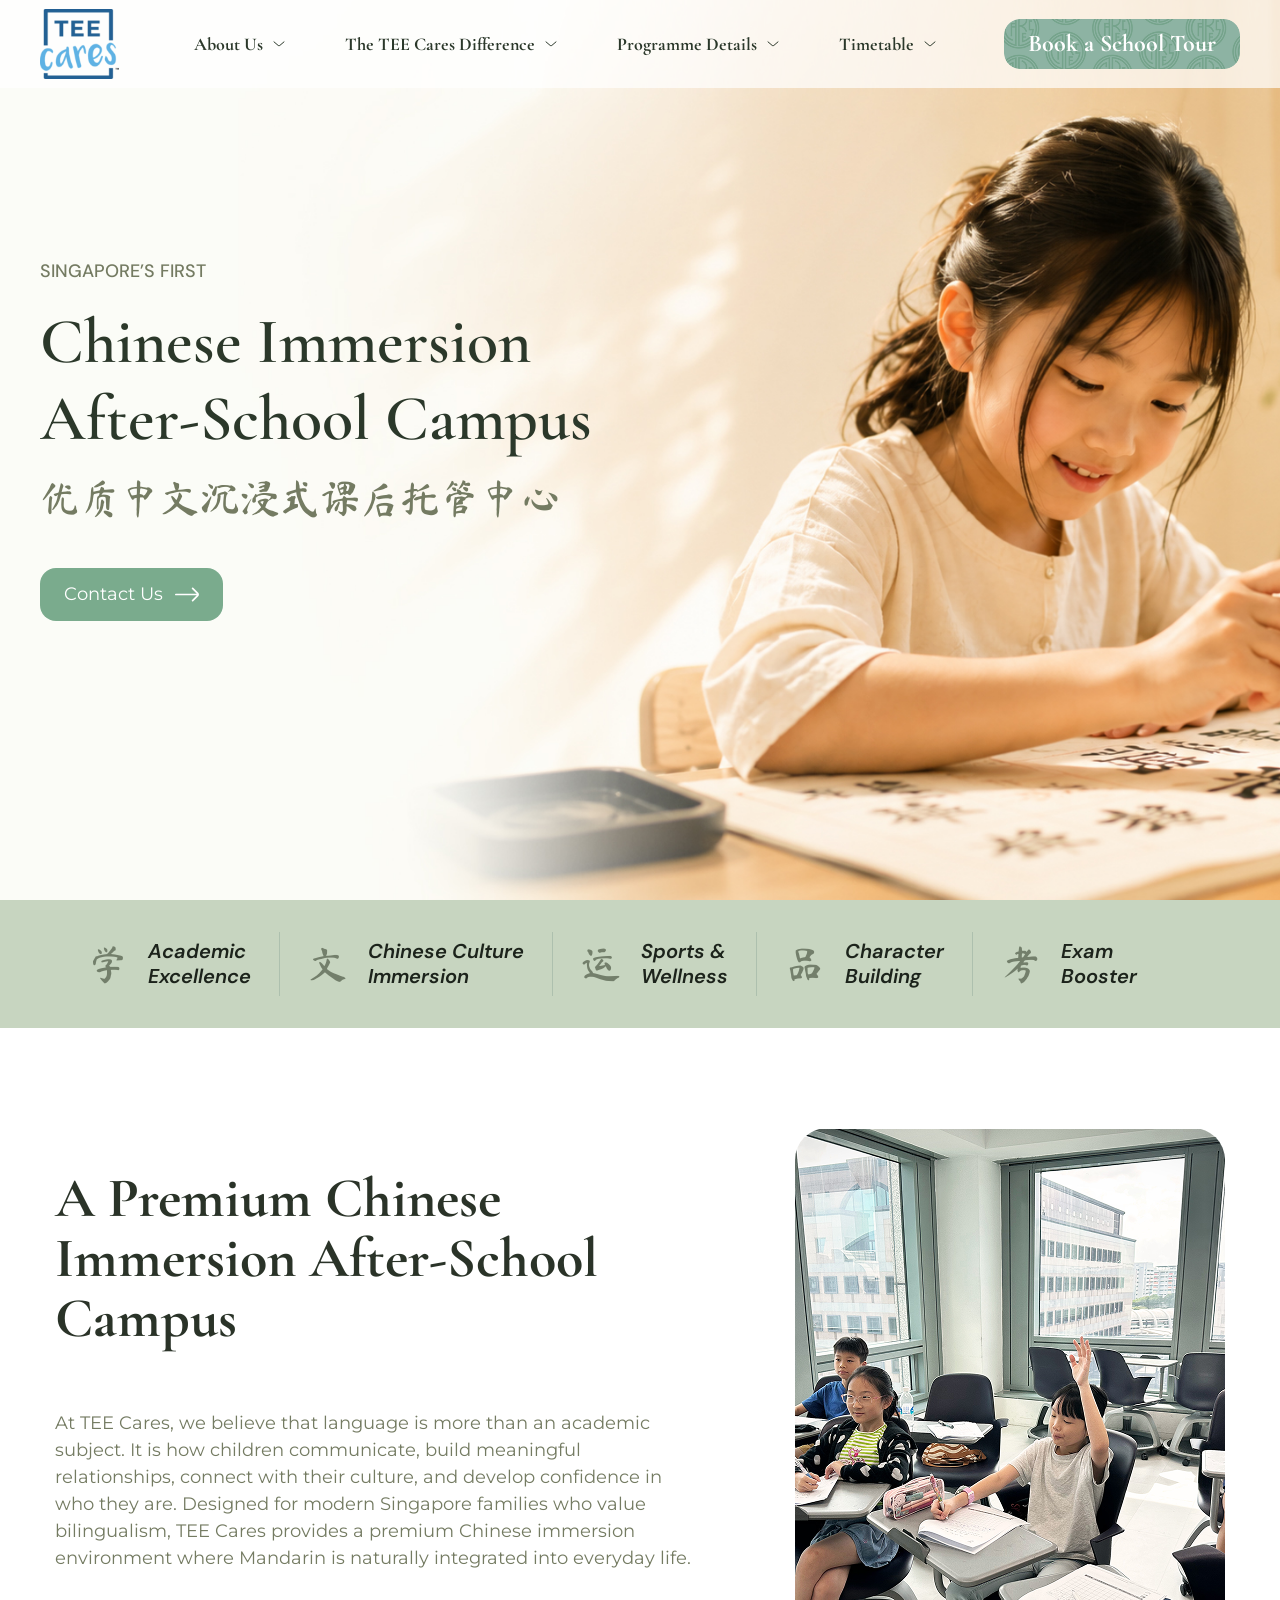
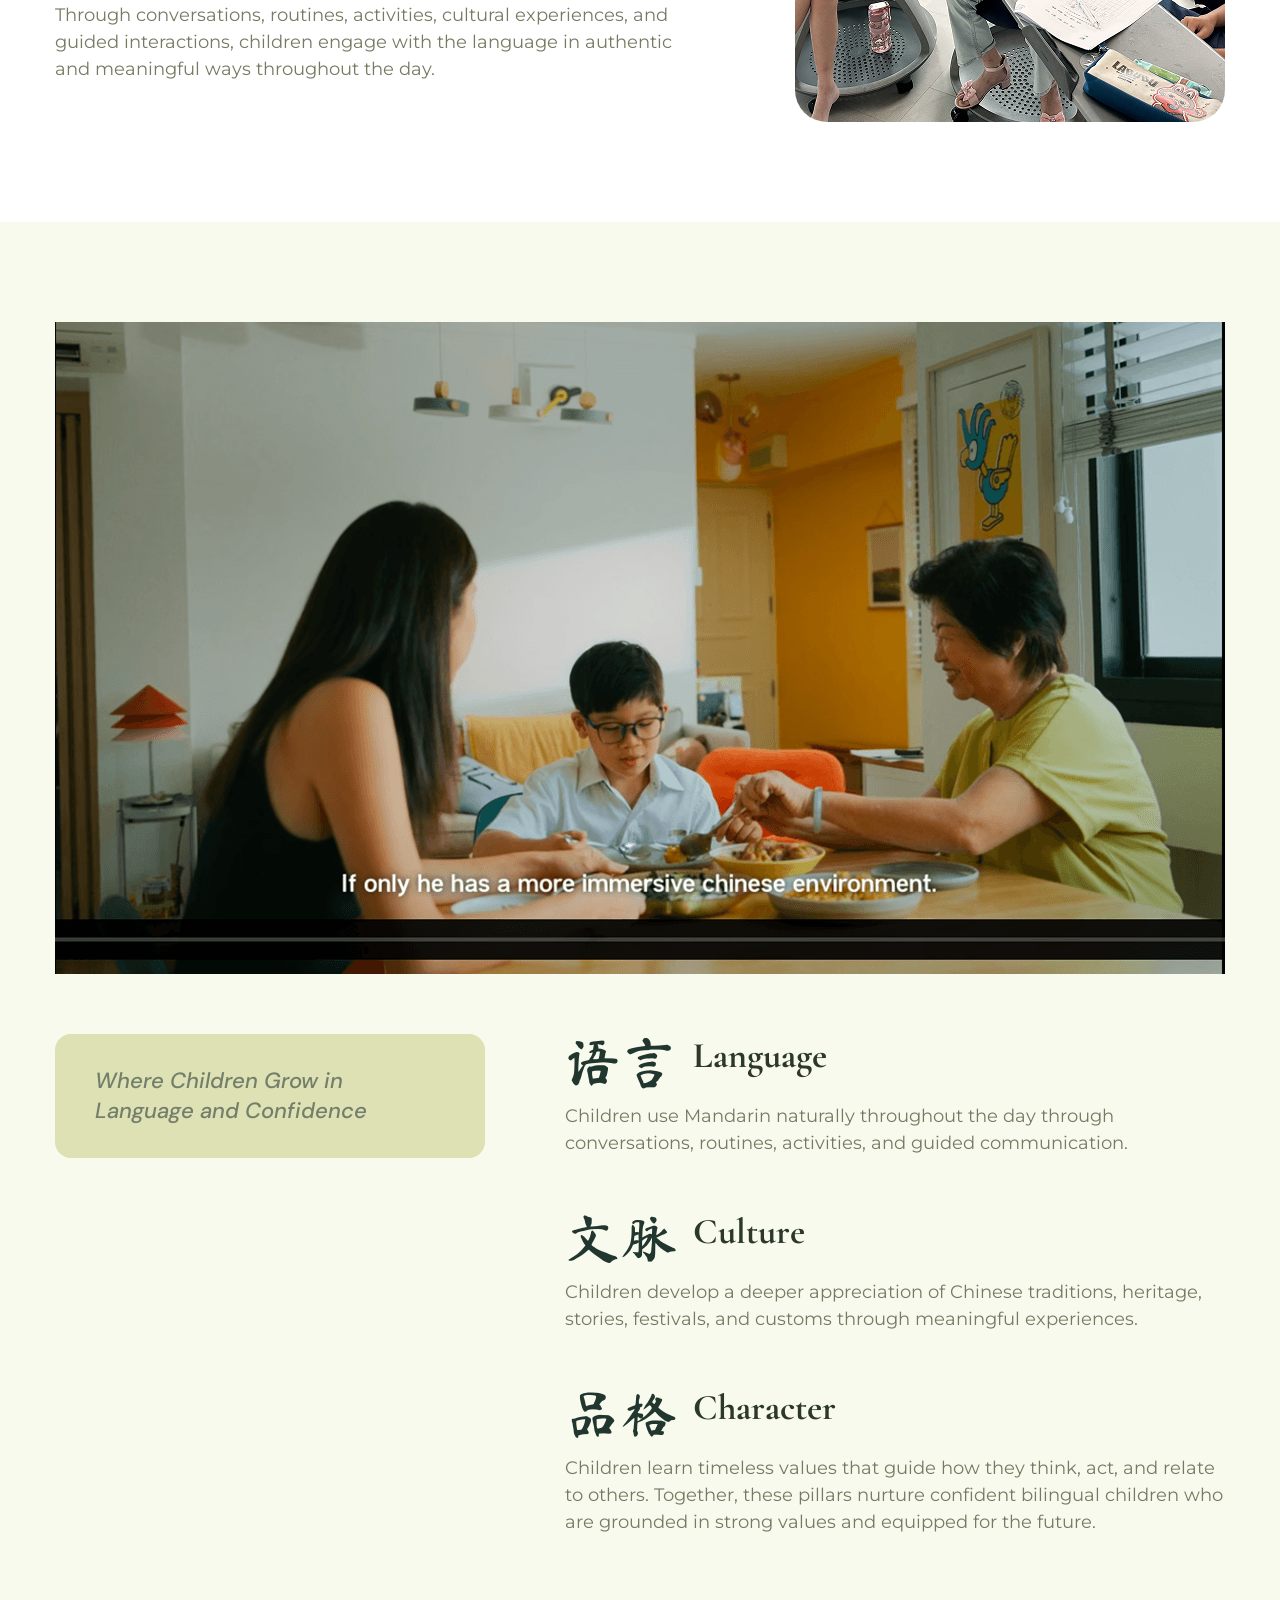
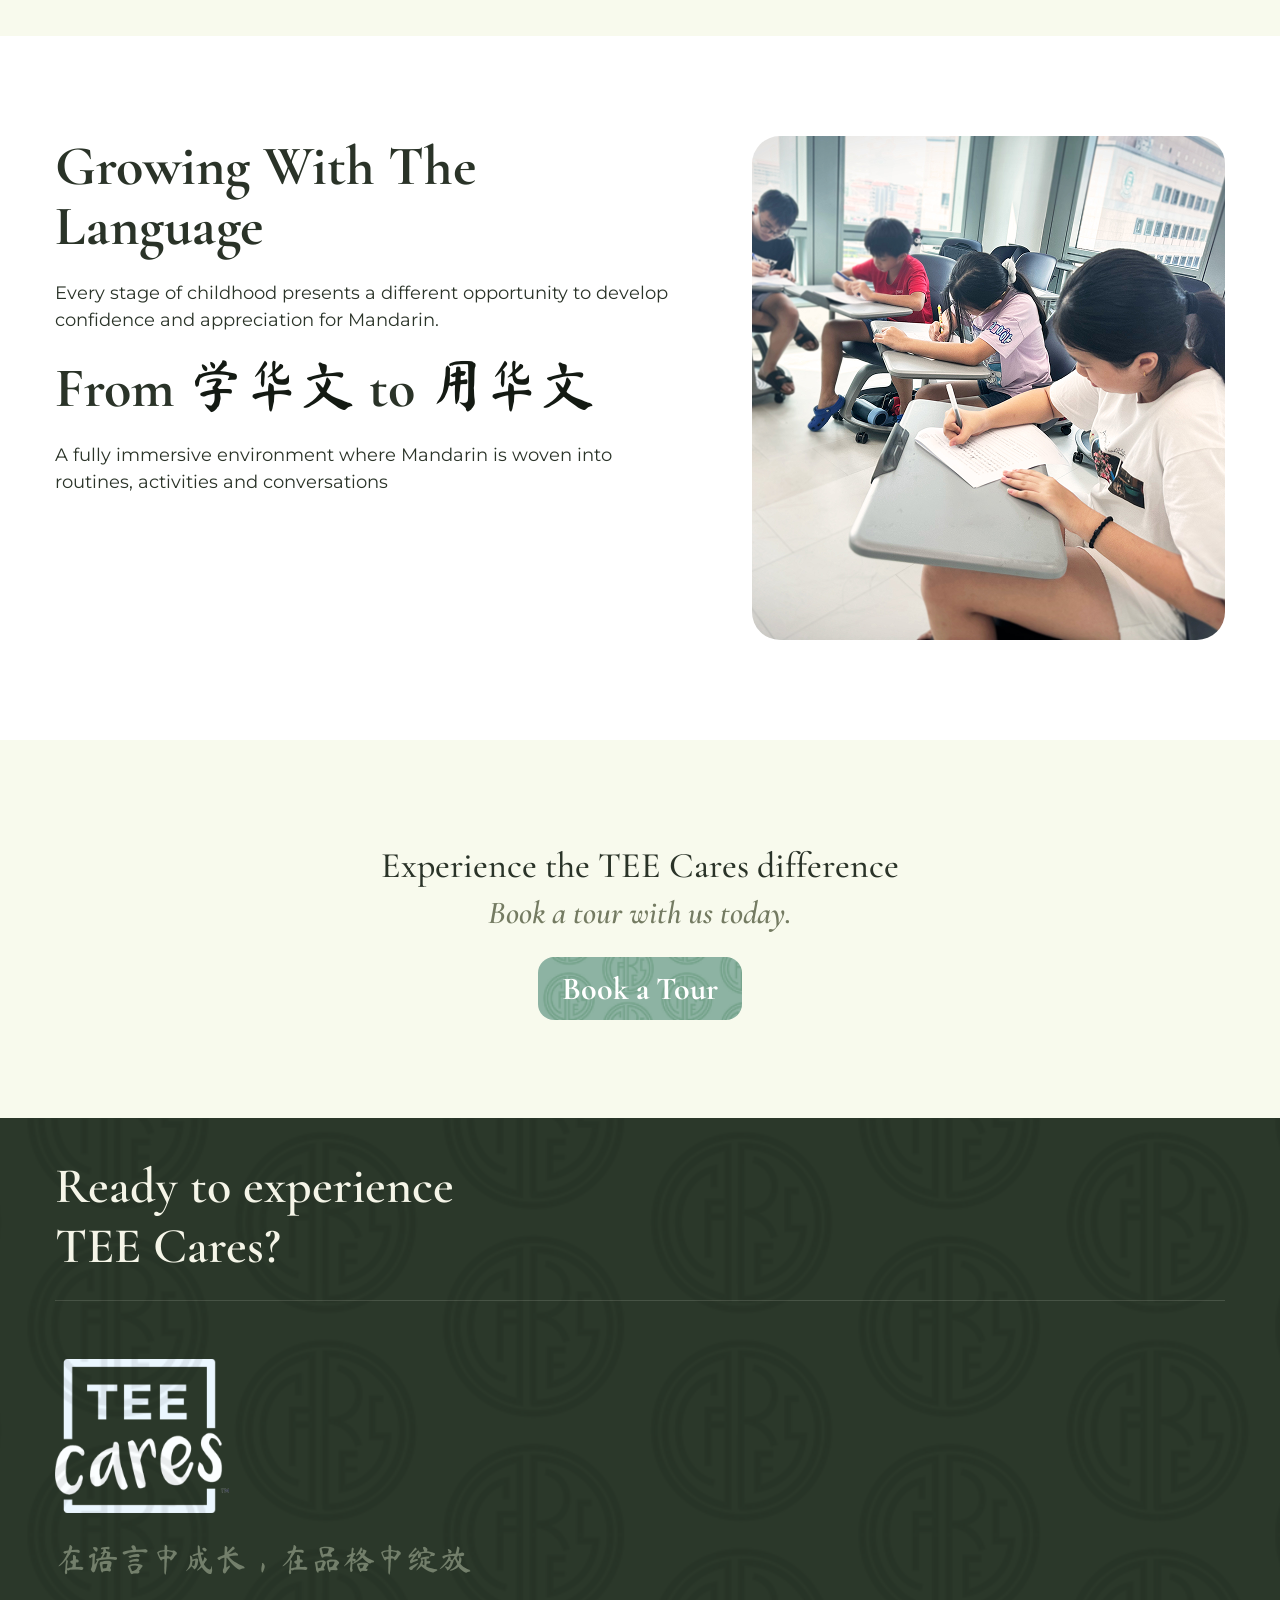
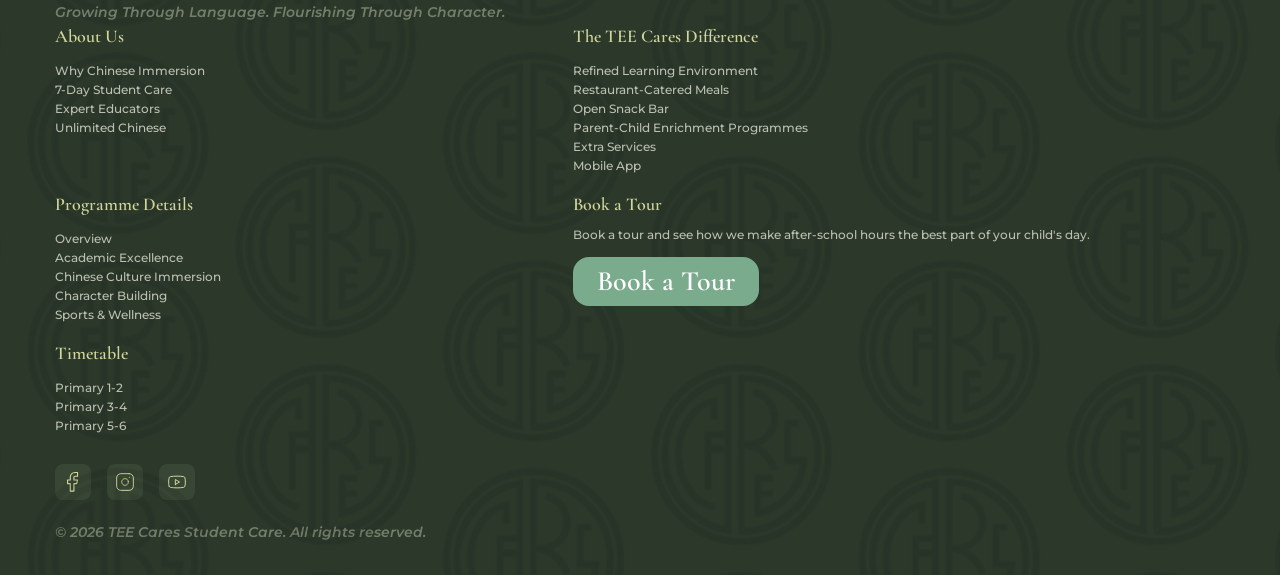
==== commit c770fcfc: "refactor(button): refactor button as component according to design" ====
--- a/index.html
+++ b/index.html
@@ -196,10 +196,10 @@
 					优质中文沉浸式课后托管中心
 				</h3>
 				<div class="mv__contact" data-aos="fade-up" data-aos-delay="800">
-					<a href="#" class="mv__button">
-						<span class="mv__button-text">Contact Us</span>
-
-						<span class="mv__button-icon">
+					<a href="#" class="btn btn-secondary">
+						<span class="btn__text">Contact Us</span>
+
+						<span class="btn__icon">
 							<img loading="lazy" class="img-full" src="./assets/img/icons/arrow-right.svg" alt="Arrow right icon">
 						</span>
 					</a>
@@ -514,7 +514,7 @@
 							</p>
 
 							<div class="footer__button">
-								<a href="#" class="btn btn-secondary btn--footer">
+								<a href="#" class="btn btn-normal btn--footer">
 									Book a Tour
 								</a>
 							</div>
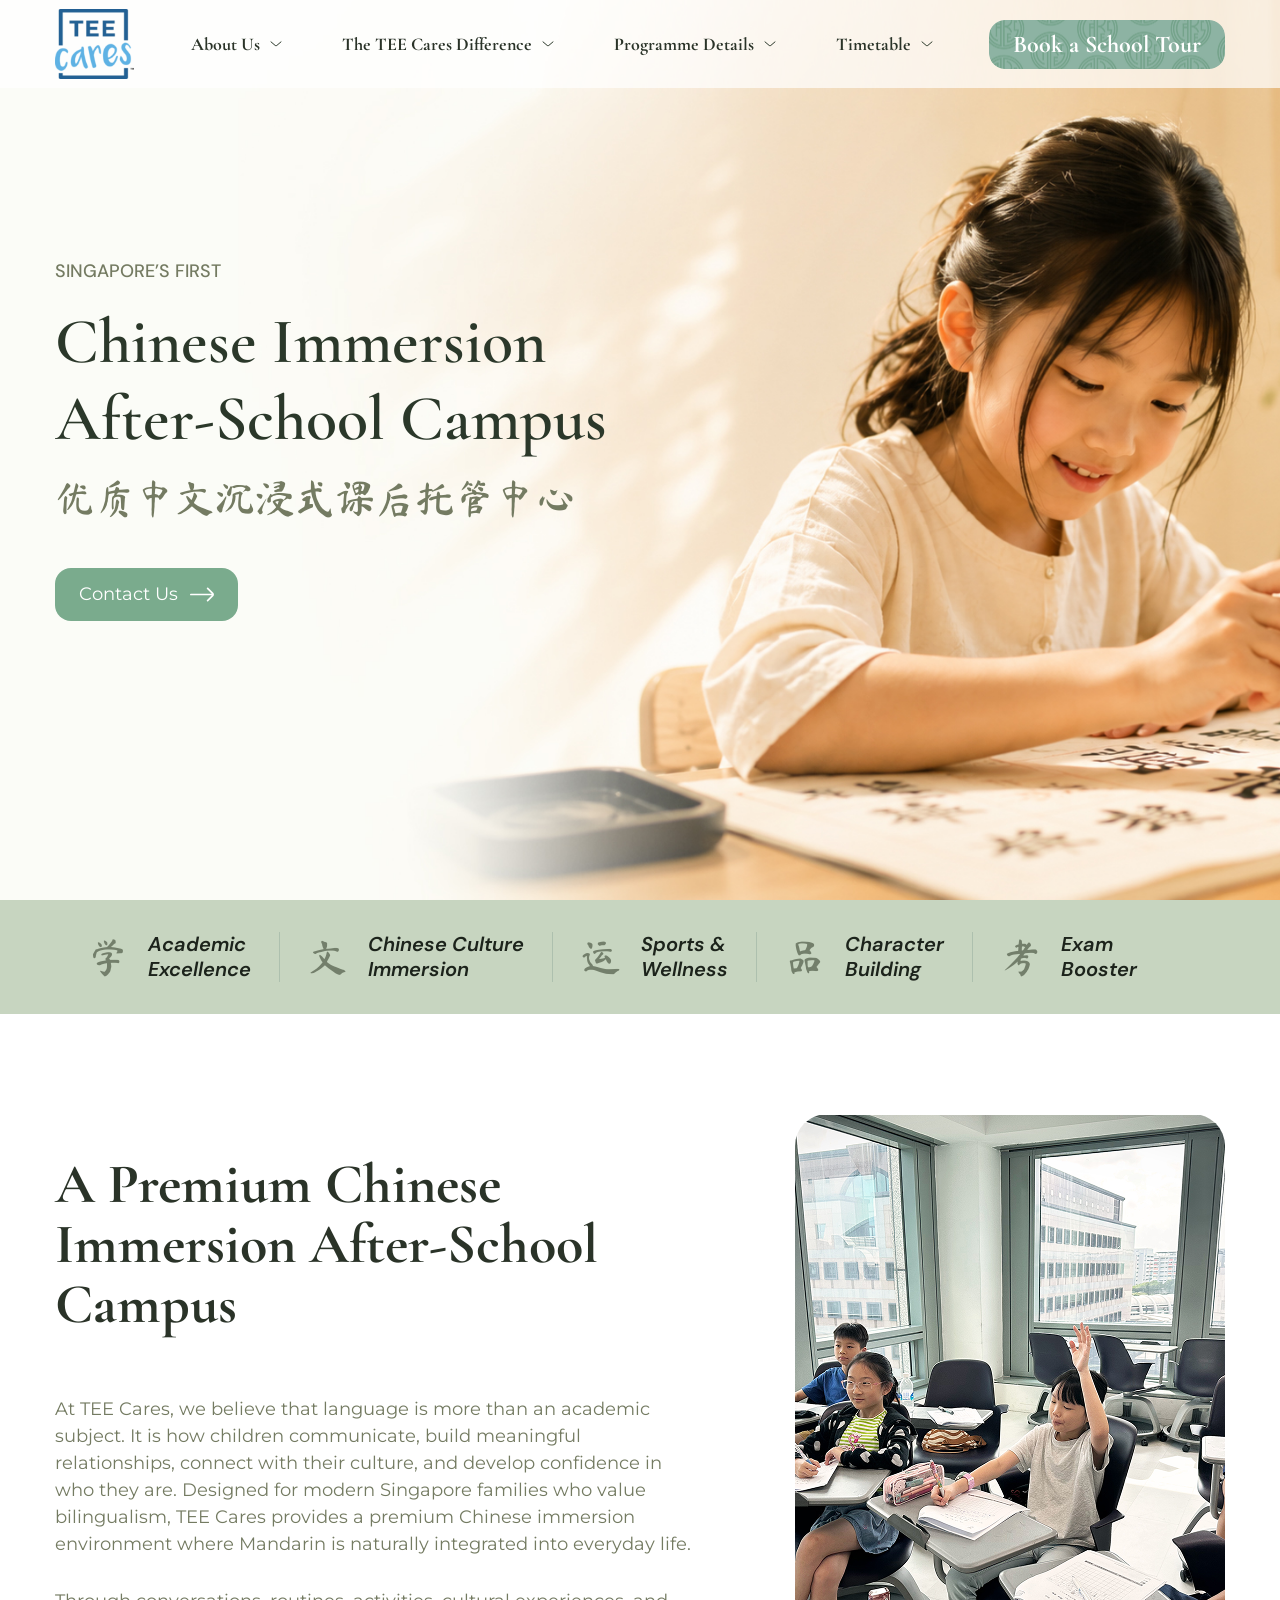
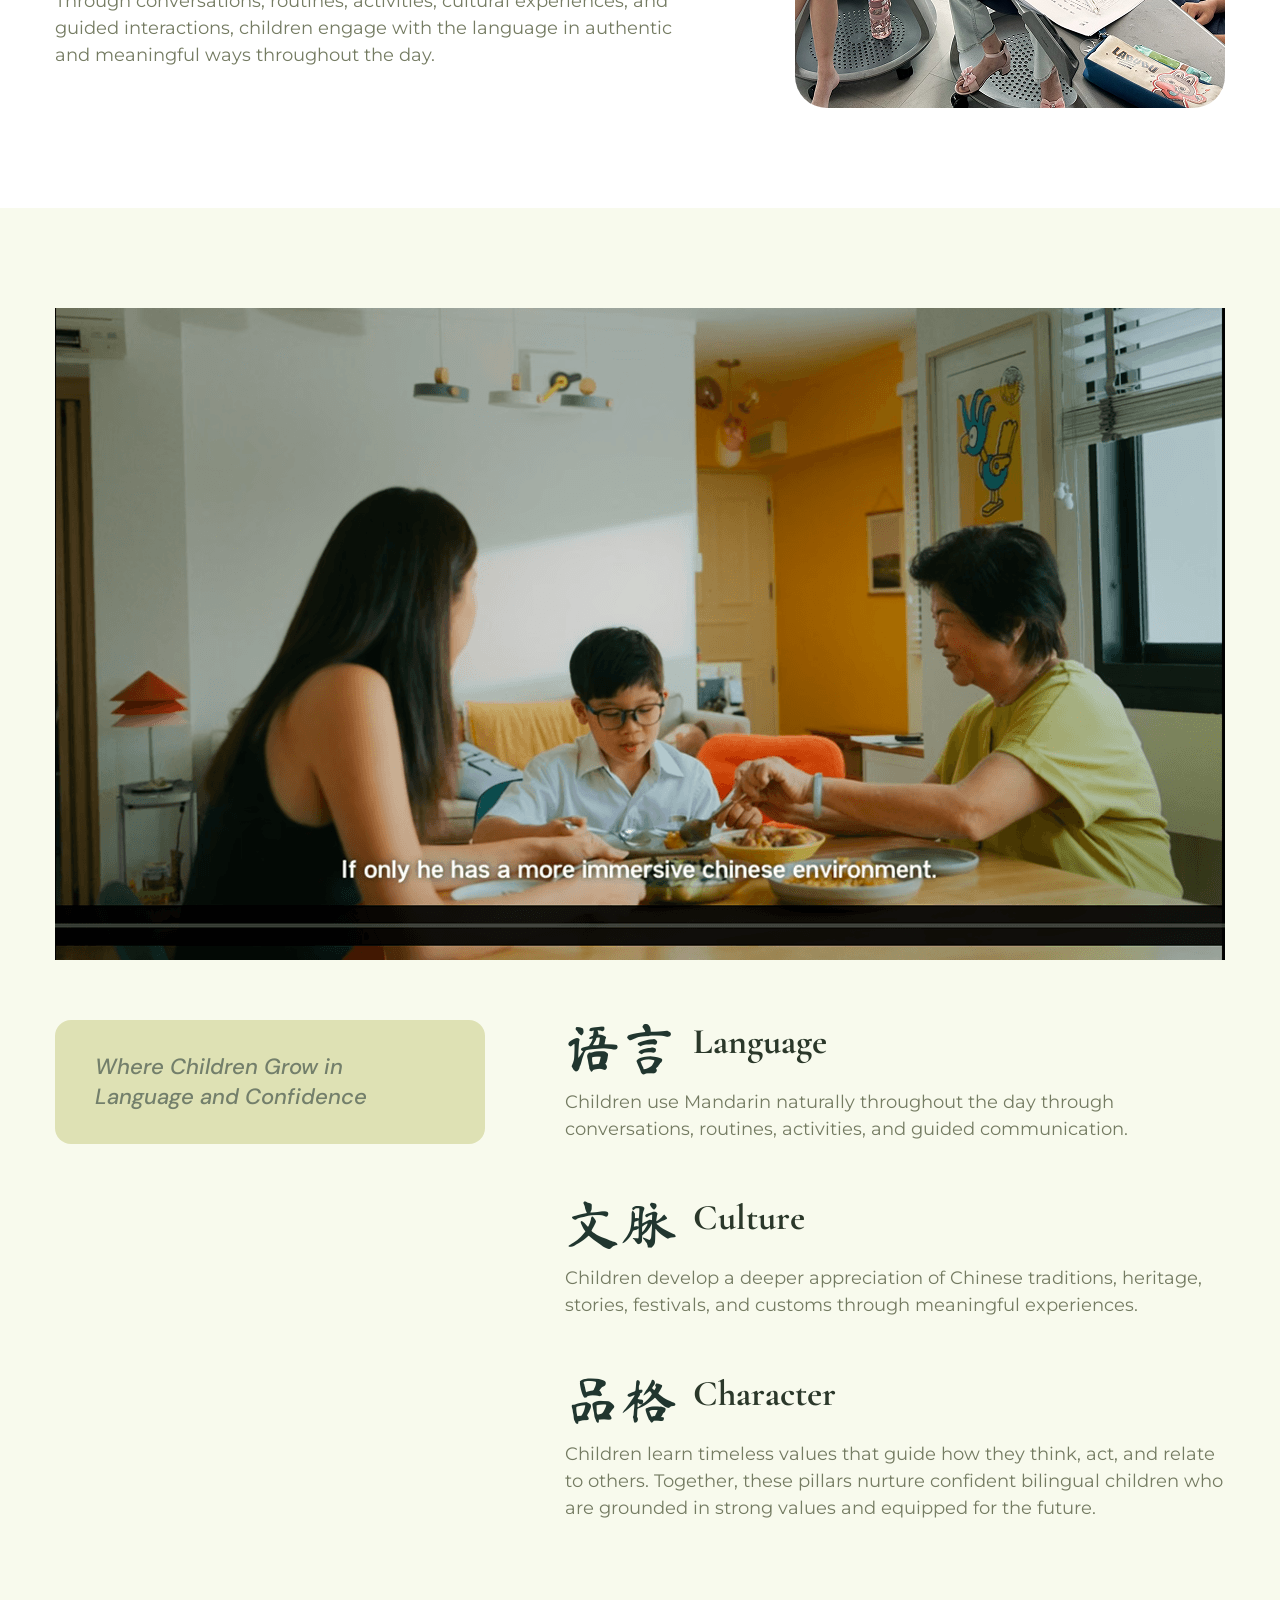
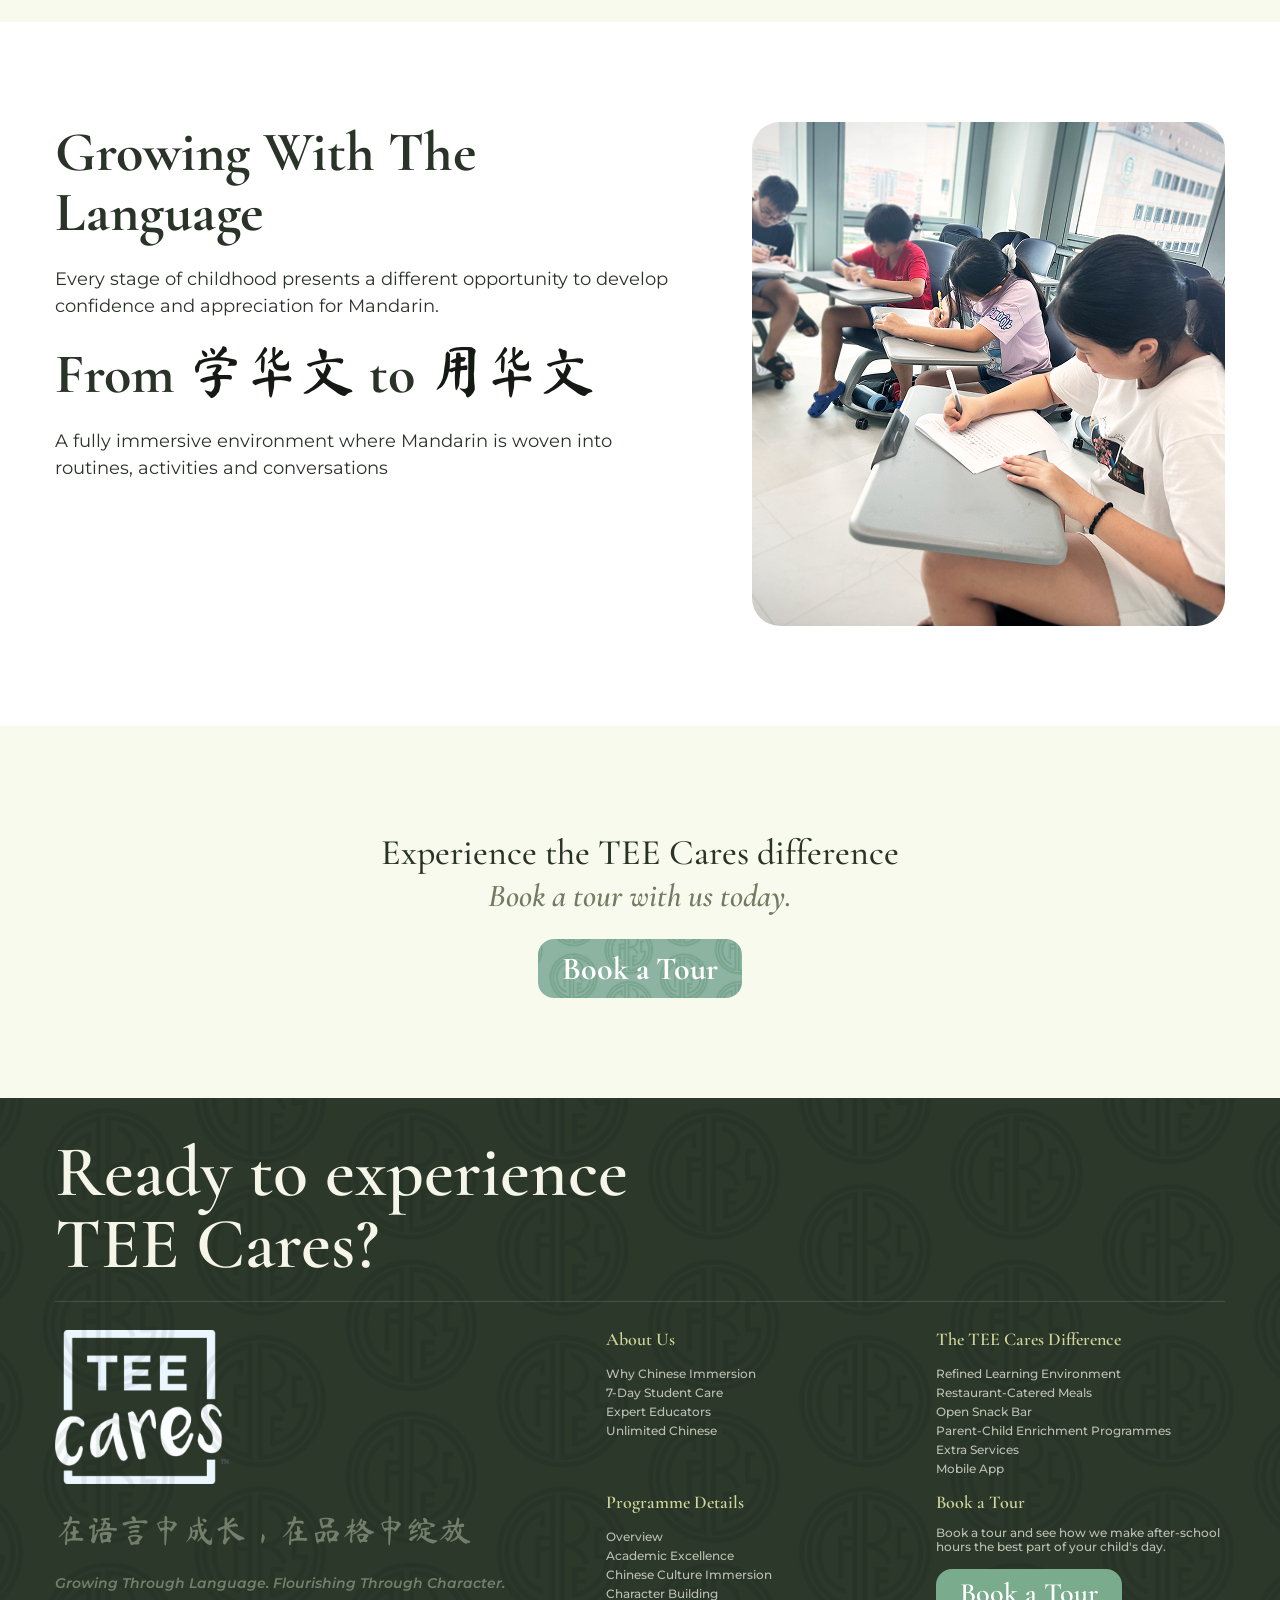
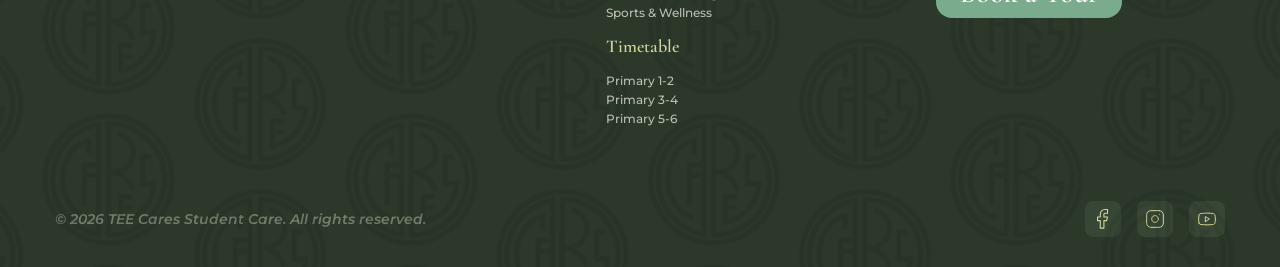
==== commit e8b4e2ff: "fix(home): fix issues on Home page" ====
--- a/index.html
+++ b/index.html
@@ -18,7 +18,7 @@
 <body>
 	<!-- Header -->
 	<header id="masthead" class="site-header">
-		<div class="container container--1200">
+		<div class="container">
 			<div class="main-navigation">
 				<div class="header">
 					<div class="header__container">
@@ -199,9 +199,7 @@
 					<a href="#" class="btn btn-secondary">
 						<span class="btn__text">Contact Us</span>
 
-						<span class="btn__icon">
-							<img loading="lazy" class="img-full" src="./assets/img/icons/arrow-right.svg" alt="Arrow right icon">
-						</span>
+						 <span class="btn__icon"></span>
 					</a>
 				</div>
 			</div>
@@ -358,7 +356,7 @@
 			</div>
 		</section>
 
-		<section class="booking">
+		<section class="booking py-100">
 			<div class="container">
 				<div class="booking__info">
 					<h2 class="booking__slogan font-cg" data-aos="fade-up" data-aos-delay="200">
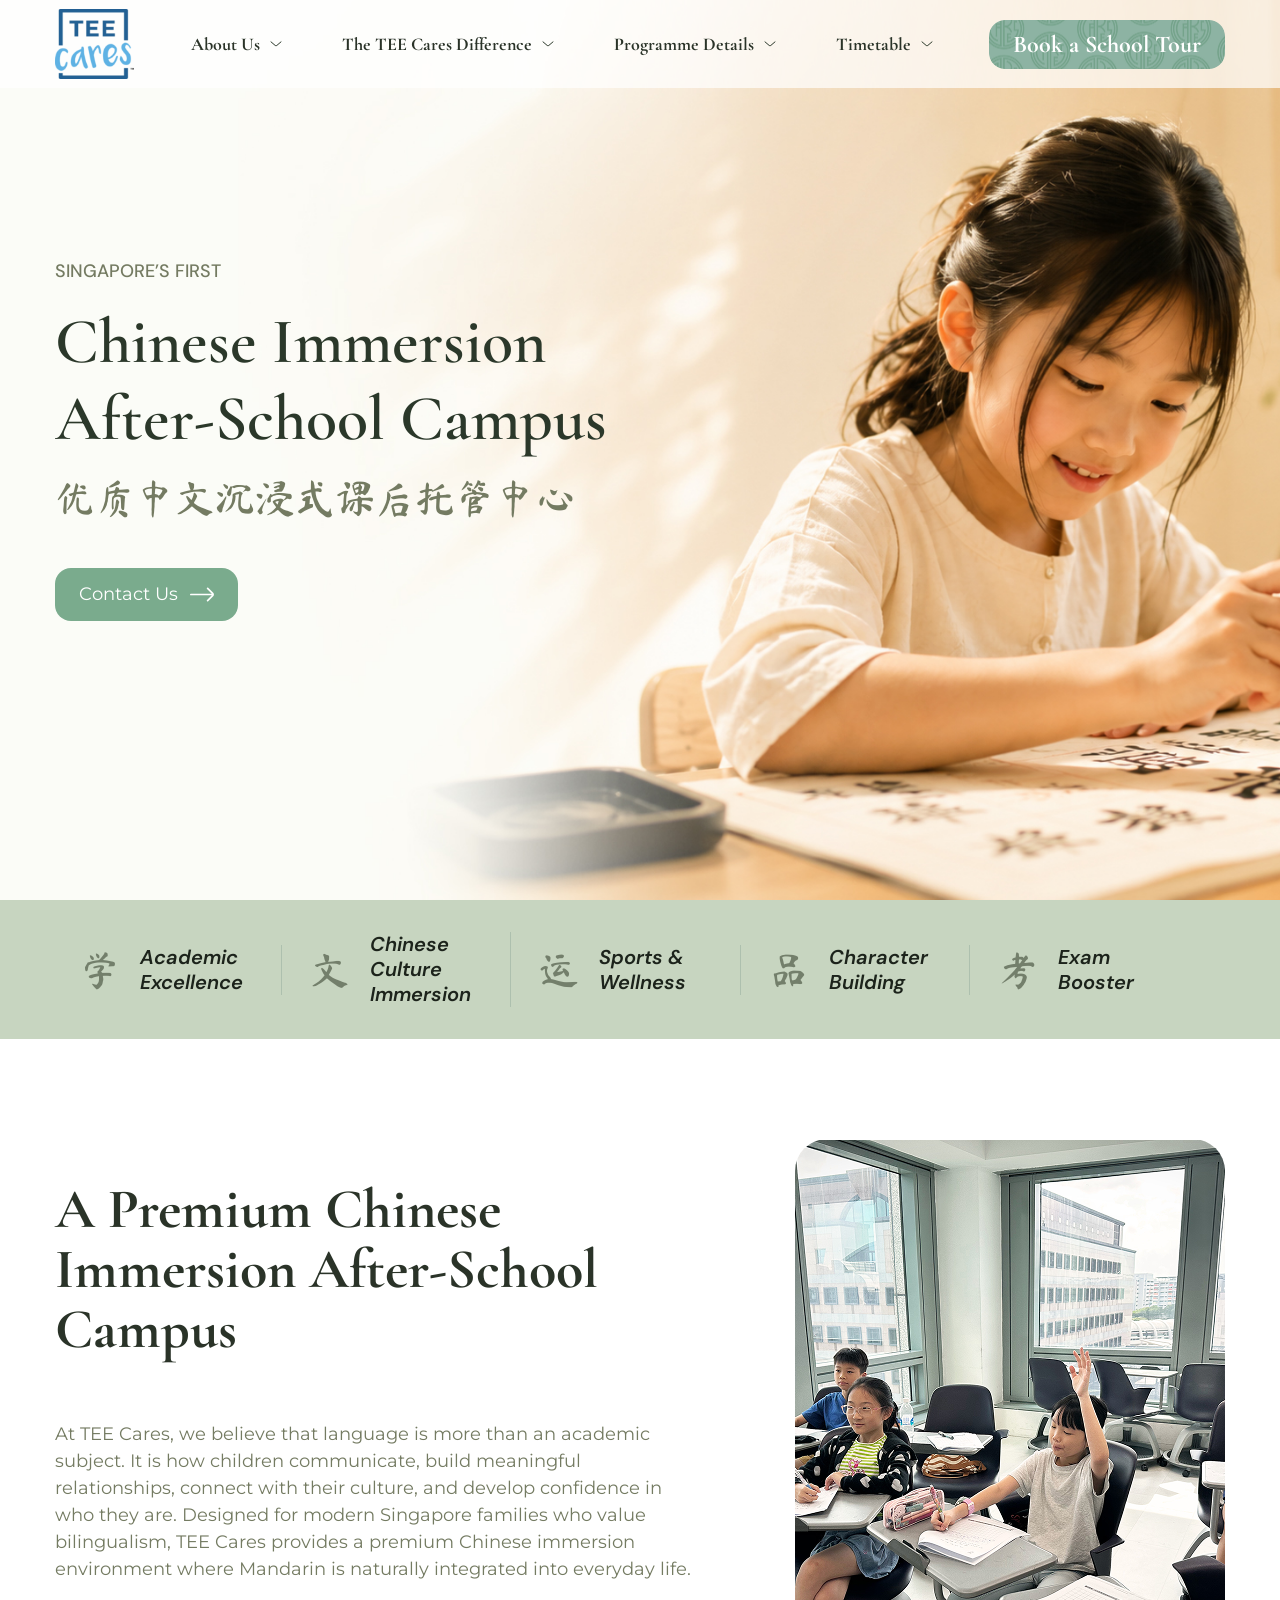
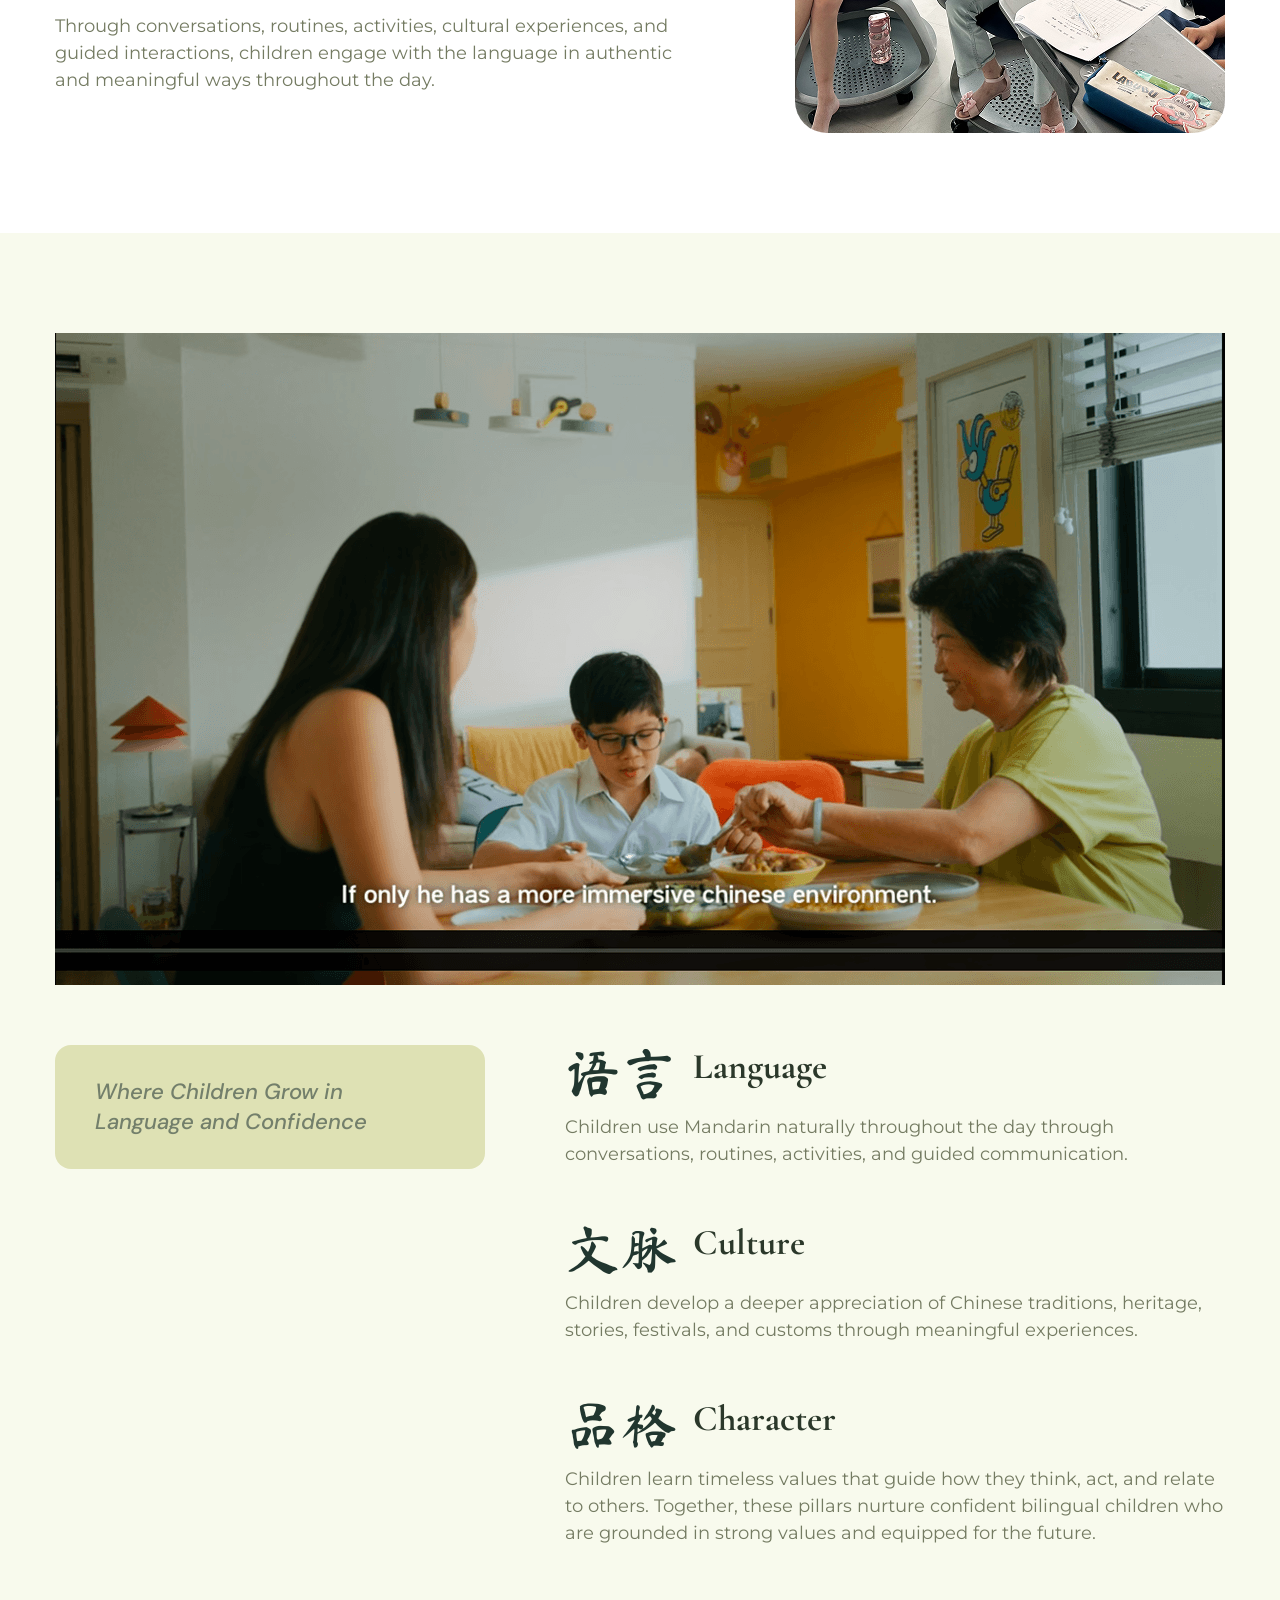
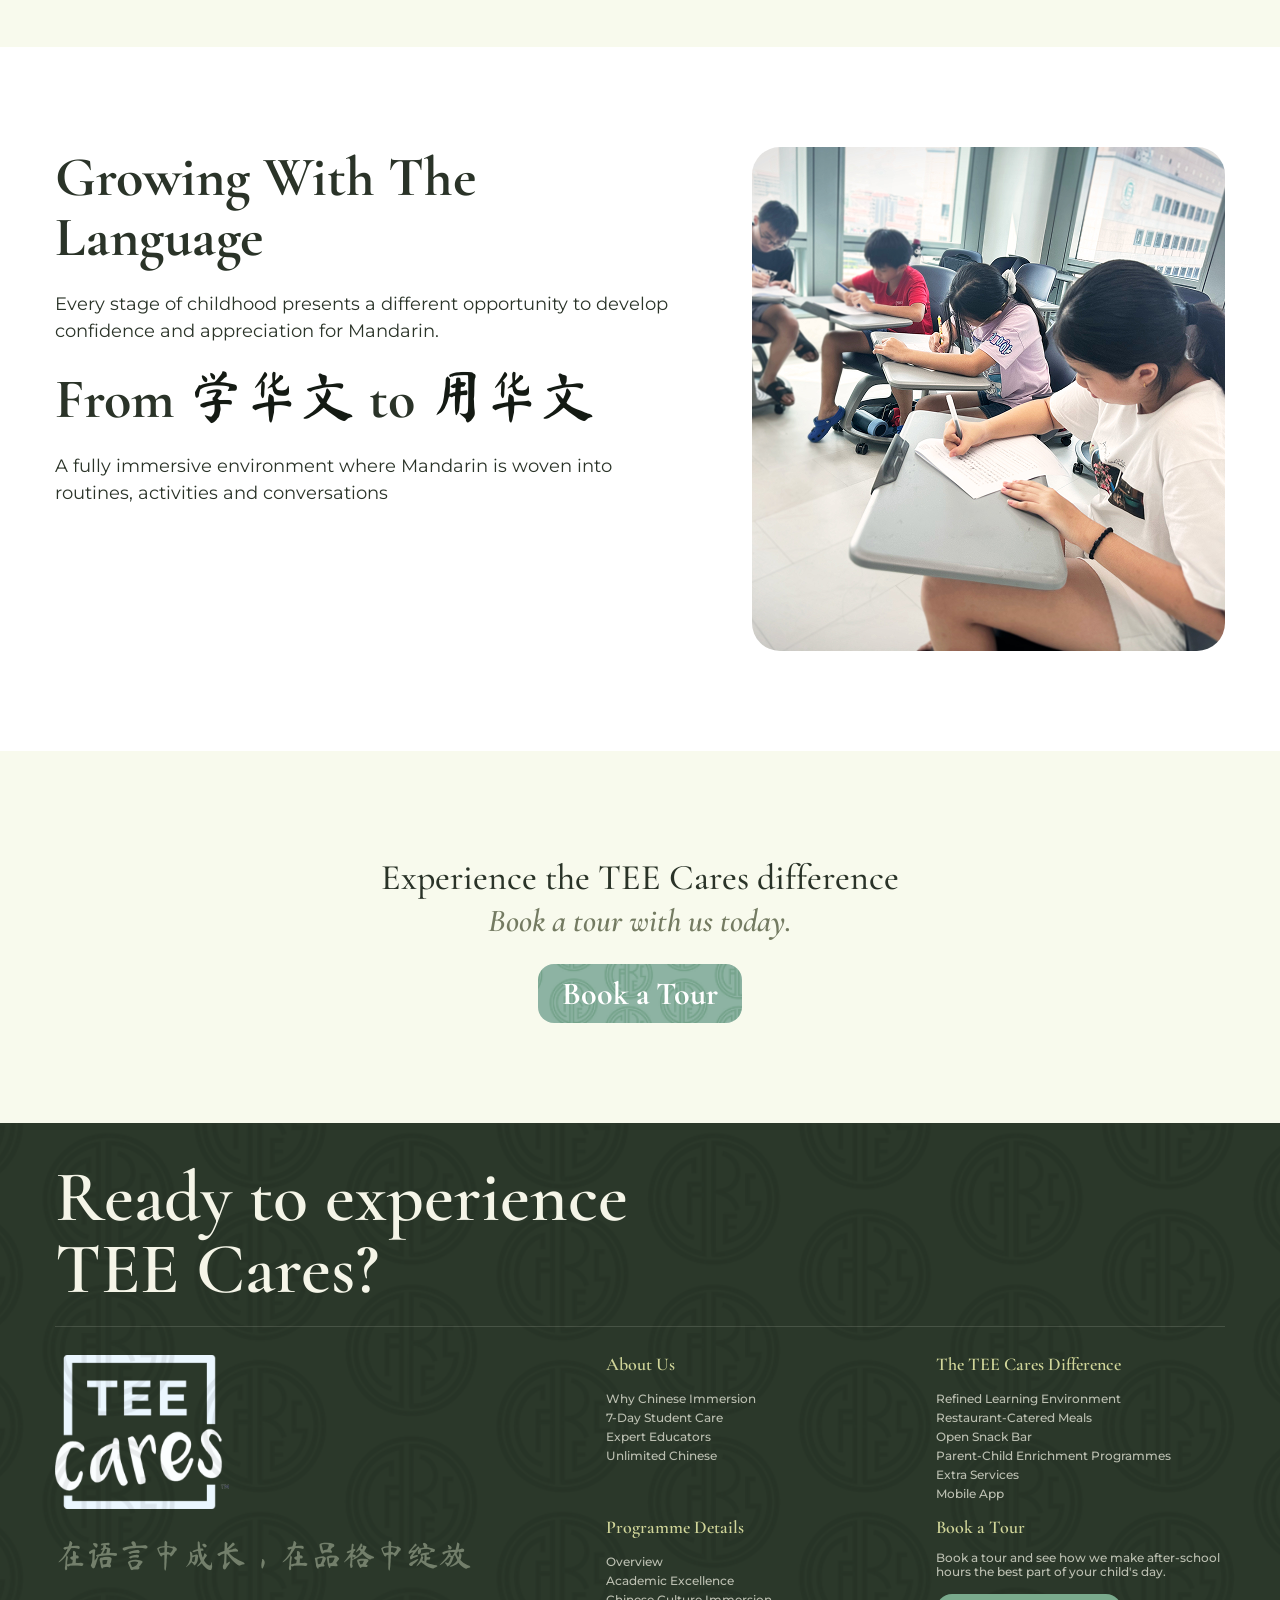
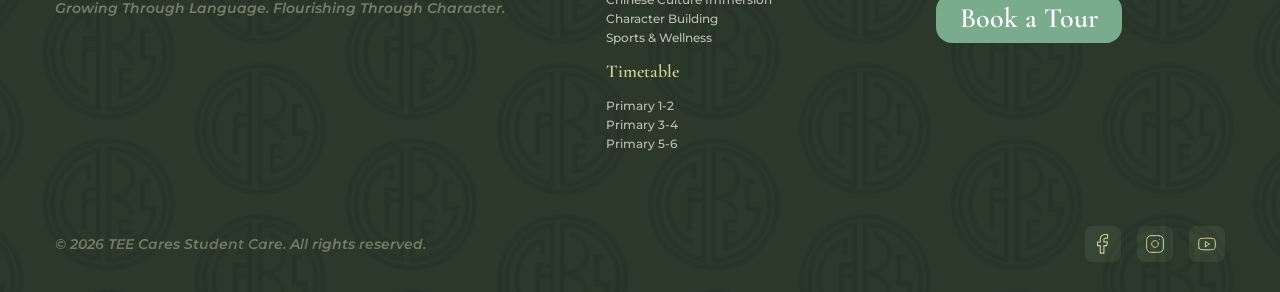
==== commit 63c9b5c5: "fix(home): fix swiper" ====
--- a/index.html
+++ b/index.html
@@ -206,7 +206,7 @@
 		</section>
 
 		<section class="areas">
-			<div class="container">
+			<div class="container areas__container">
 				<div class="swiper">
 					<div class="swiper-wrapper">
 						<div class="swiper-slide">
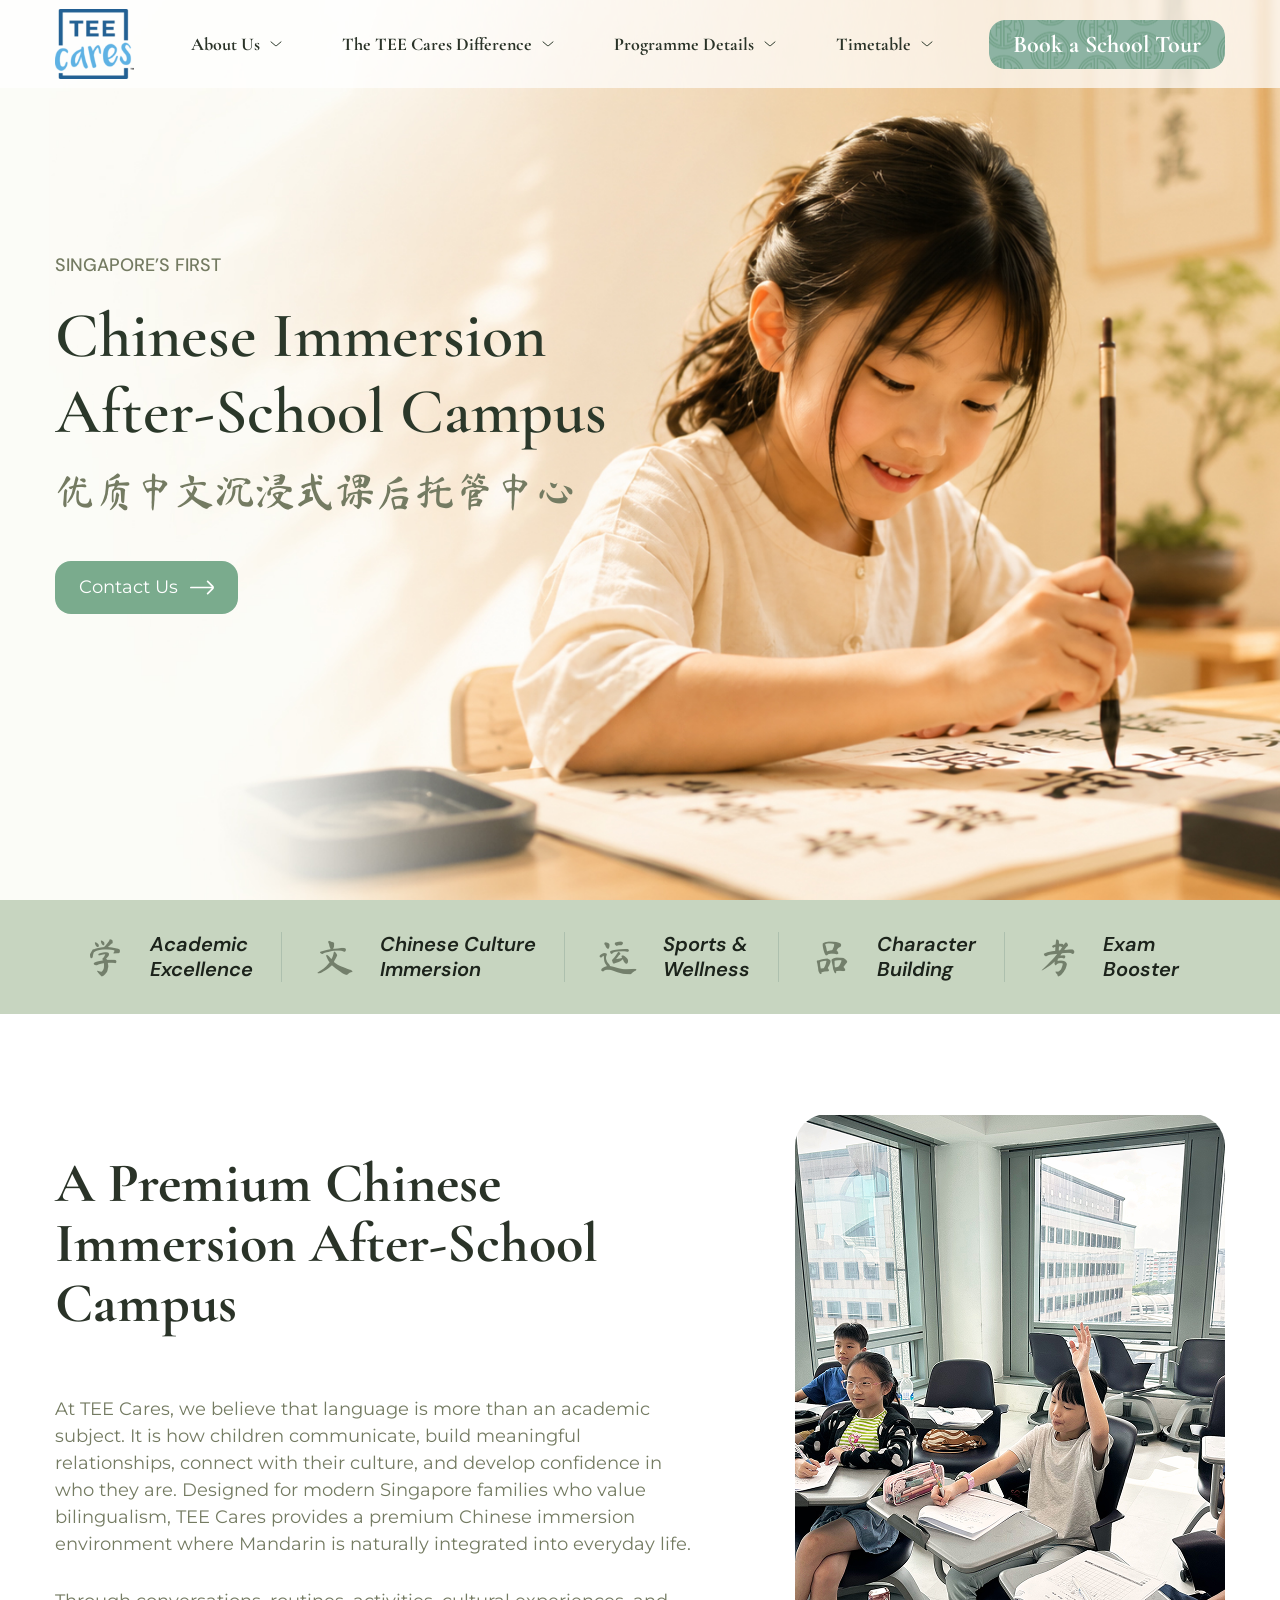
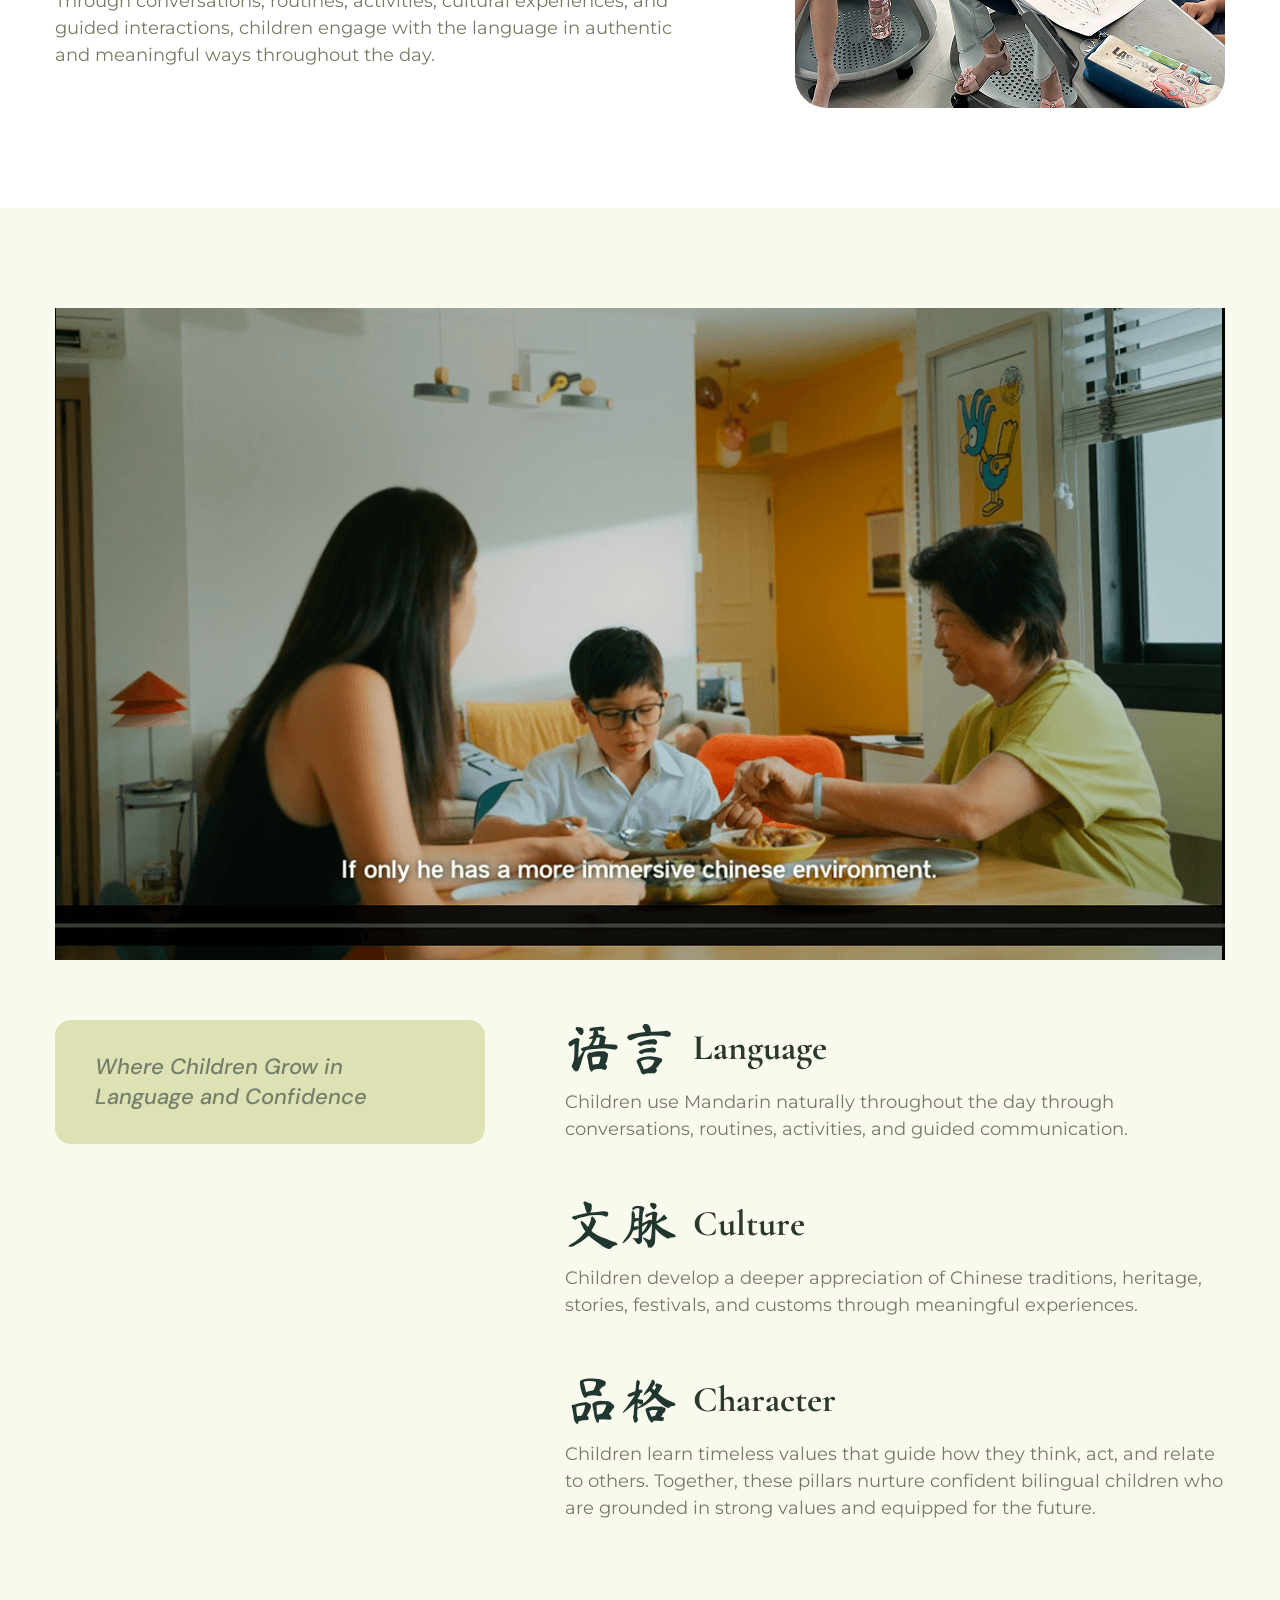
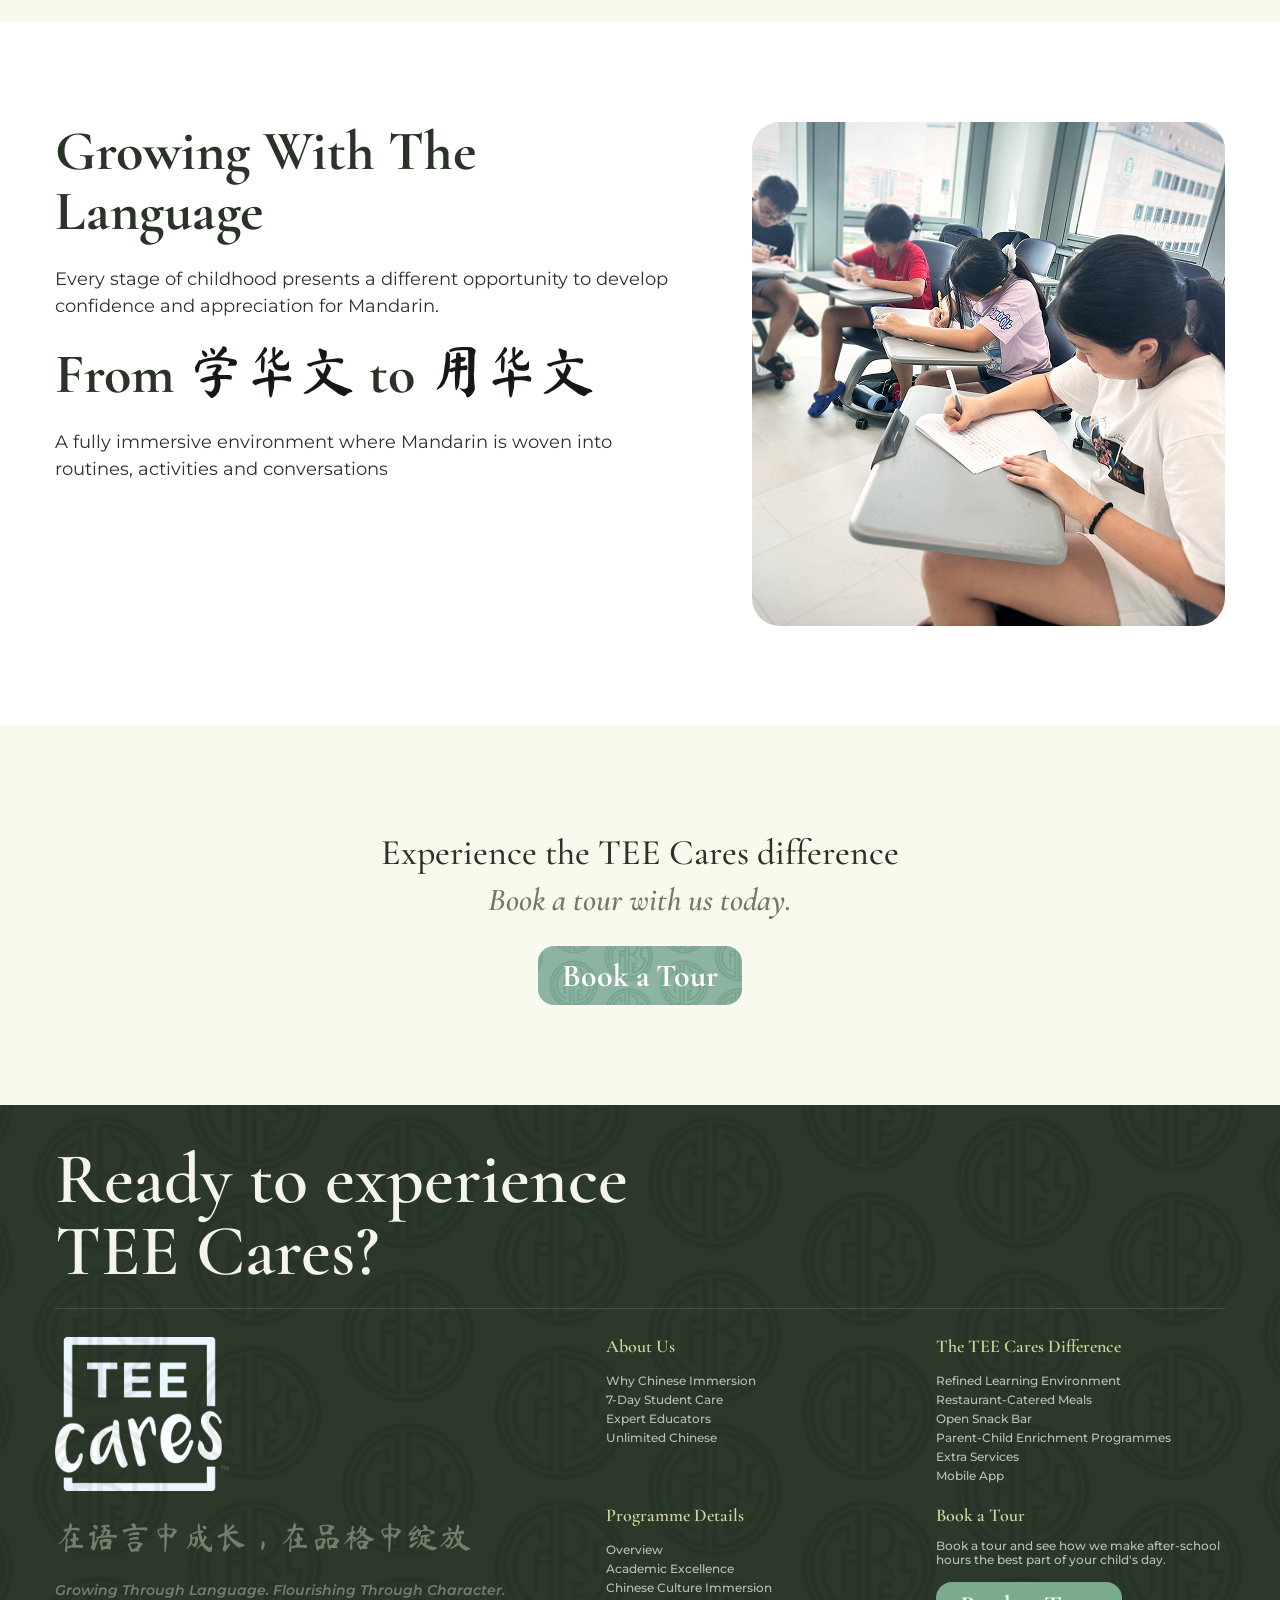
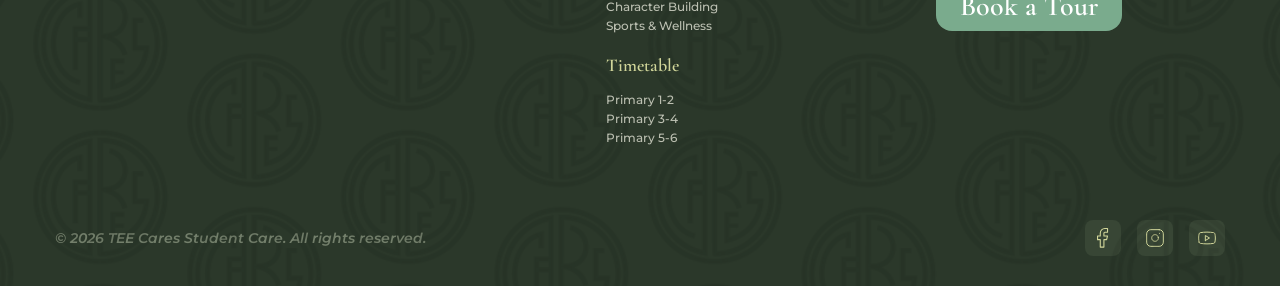
==== commit dc1f61d5: "fix: resolve bugs from feedbacks" ====
--- a/index.html
+++ b/index.html
@@ -22,11 +22,11 @@
 			<div class="main-navigation">
 				<div class="header">
 					<div class="header__container">
-						<h1 class="header__logo">
+						<div class="header__logo">
 							<a href="./index.html">
 								<img loading="lazy" class="img-full" src="./assets/img/logo.svg" alt="TEE Cares logo">
 							</a>
-						</h1>
+						</div>
 
 						<nav class="header__nav js-nav">
 							<ul>
@@ -181,63 +181,72 @@
 
 	<!-- Main content -->
 	<main class="no-padding">
-		<section class="mv">
-			<div class="mv__img">
-				<img class="img-full" src="./assets/img/mv.jpg" alt="Chinese Immersion After-School Campus" />
-			</div>
-			<div class="mv__introduce container">
-				<p class="mv__first font-dms" data-aos="fade-up" data-aos-delay="200">
-					SINGAPORE’S FIRST
-				</p>
-				<h2 class="mv__title" data-aos="fade-up" data-aos-delay="400">
-					Chinese Immersion After-School Campus
-				</h2>
-				<h3 class="mv__subtitle" data-aos="fade-up" data-aos-delay="600">
-					优质中文沉浸式课后托管中心
-				</h3>
-				<div class="mv__contact" data-aos="fade-up" data-aos-delay="800">
-					<a href="#" class="btn btn-secondary">
-						<span class="btn__text">Contact Us</span>
-
-						 <span class="btn__icon"></span>
-					</a>
+		<section class="mv" style="background-image: url(./assets/img/mv.jpg);">
+			<div class="container mv__wrapper">
+				<div class="mv__introduce">
+					<p data-aos="fade-up" data-aos-delay="200">
+						SINGAPORE’S FIRST
+					</p>
+					<h1 data-aos="fade-up" data-aos-delay="400">
+						Chinese Immersion After-School Campus
+					</h1>
+					<h2 data-aos="fade-up" data-aos-delay="600">
+						优质中文沉浸式课后托管中心
+					</h2>
+					<div class="mv__contact" data-aos="fade-up" data-aos-delay="800">
+						<a href="#" class="btn btn-secondary">
+							<span class="btn__text">Contact Us</span>
+	
+							<span class="btn__icon"></span>
+						</a>
+					</div>
 				</div>
 			</div>
 		</section>
 
 		<section class="areas">
 			<div class="container areas__container">
-				<div class="swiper">
+				<div class="home-col-5 swiper">
 					<div class="swiper-wrapper">
 						<div class="swiper-slide">
-							<div class="areas__sign">学</div>
-							<div class="areas__area-name font-dms">Academic<br>Excellence</div>
+							<div class="areas__content">
+								<div class="areas__sign">学</div>
+								<div class="areas__name">Academic <br>Excellence</div>
+							</div>
 						</div>
 
 						<div class="swiper-slide">
-							<div class="areas__sign">文</div>
-							<div class="areas__area-name font-dms">
-								Chinese Culture<br />Immersion
+							<div class="areas__content">
+								<div class="areas__sign">文</div>
+								<div class="areas__name">
+									Chinese Culture <br />Immersion
+								</div>
 							</div>
 						</div>
 
 						<div class="swiper-slide">
-							<div class="areas__sign">运</div>
-							<div class="areas__area-name font-dms">
-								Sports &amp;<br />Wellness
+							<div class="areas__content">
+								<div class="areas__sign">运</div>
+								<div class="areas__name">
+									Sports &amp; <br />Wellness
+								</div>
 							</div>
 						</div>
 
 						<div class="swiper-slide">
-							<div class="areas__sign">品</div>
-							<div class="areas__area-name font-dms">
-								Character<br />Building
+							<div class="areas__content">
+								<div class="areas__sign">品</div>
+								<div class="areas__name">
+									Character <br />Building
+								</div>
 							</div>
 						</div>
 
 						<div class="swiper-slide">
-							<div class="areas__sign">考</div>
-							<div class="areas__area-name font-dms">Exam<br />Booster</div>
+							<div class="areas__content">
+								<div class="areas__sign">考</div>
+								<div class="areas__name">Exam <br />Booster</div>
+							</div>
 						</div>
 					</div>
 				</div>
@@ -350,7 +359,8 @@
 						</div>
 					</article>
 					<div class="growing__img">
-						<img loading="lazy" class="img-full" src="./assets/img/grow.png" alt="Growing With The Language" />
+						<img loading="lazy" class="img-full" src="./assets/img/grow.png"
+							alt="Growing With The Language" />
 					</div>
 				</div>
 			</div>
@@ -550,17 +560,20 @@
 					<div class="footer__socials">
 						<a href="#" class="footer__social flex-center">
 							<div class="footer__social-icon">
-								<img loading="lazy" class="img-full" src="./assets/img/icons/fb.svg" alt="Facebook Icon">
+								<img loading="lazy" class="img-full" src="./assets/img/icons/fb.svg"
+									alt="Facebook Icon">
 							</div>
 						</a>
 						<a href="#" class="footer__social flex-center">
 							<div class="footer__social-icon">
-								<img loading="lazy" class="img-full" src="./assets/img/icons/ins.svg" alt="Instagram Icon">
+								<img loading="lazy" class="img-full" src="./assets/img/icons/ins.svg"
+									alt="Instagram Icon">
 							</div>
 						</a>
 						<a href="#" class="footer__social flex-center">
 							<div class="footer__social-icon">
-								<img loading="lazy" class="img-full" src="./assets/img/icons/youtube.svg" alt="Youtube Icon">
+								<img loading="lazy" class="img-full" src="./assets/img/icons/youtube.svg"
+									alt="Youtube Icon">
 							</div>
 						</a>
 					</div>
